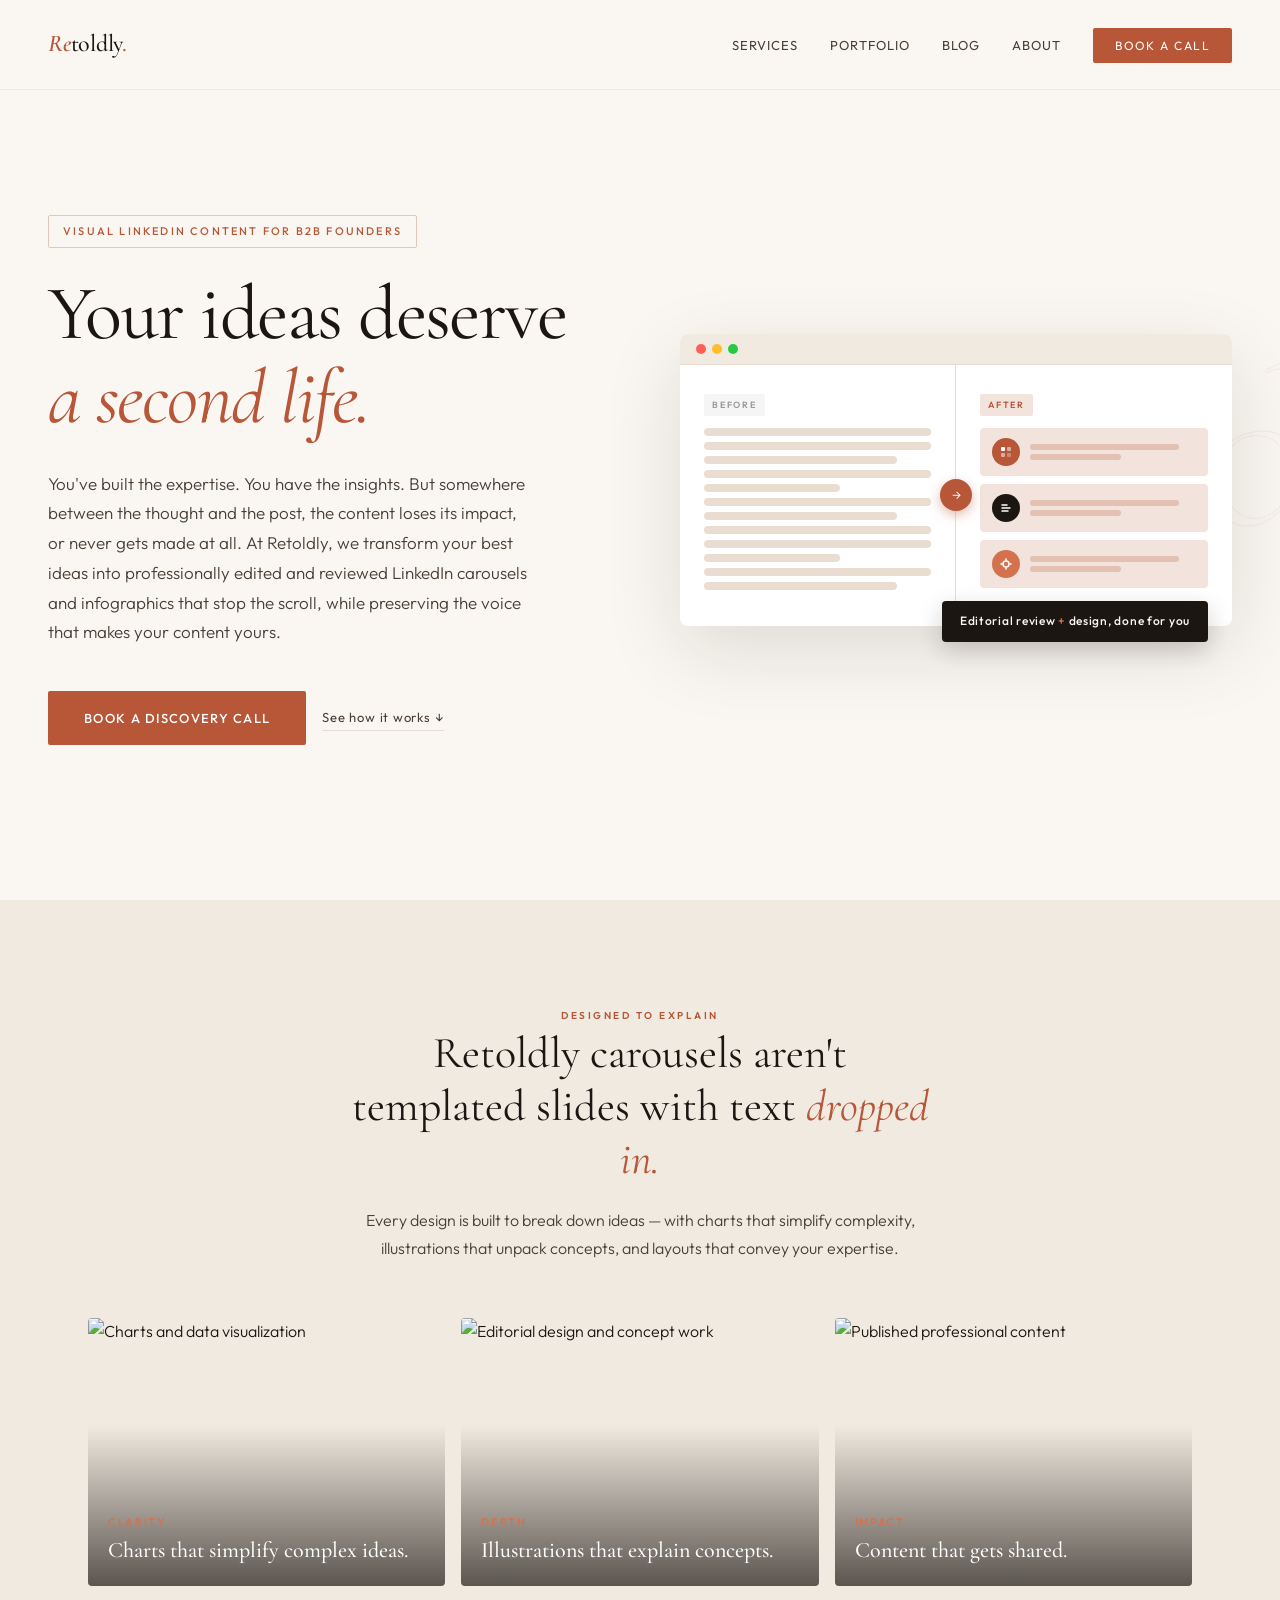
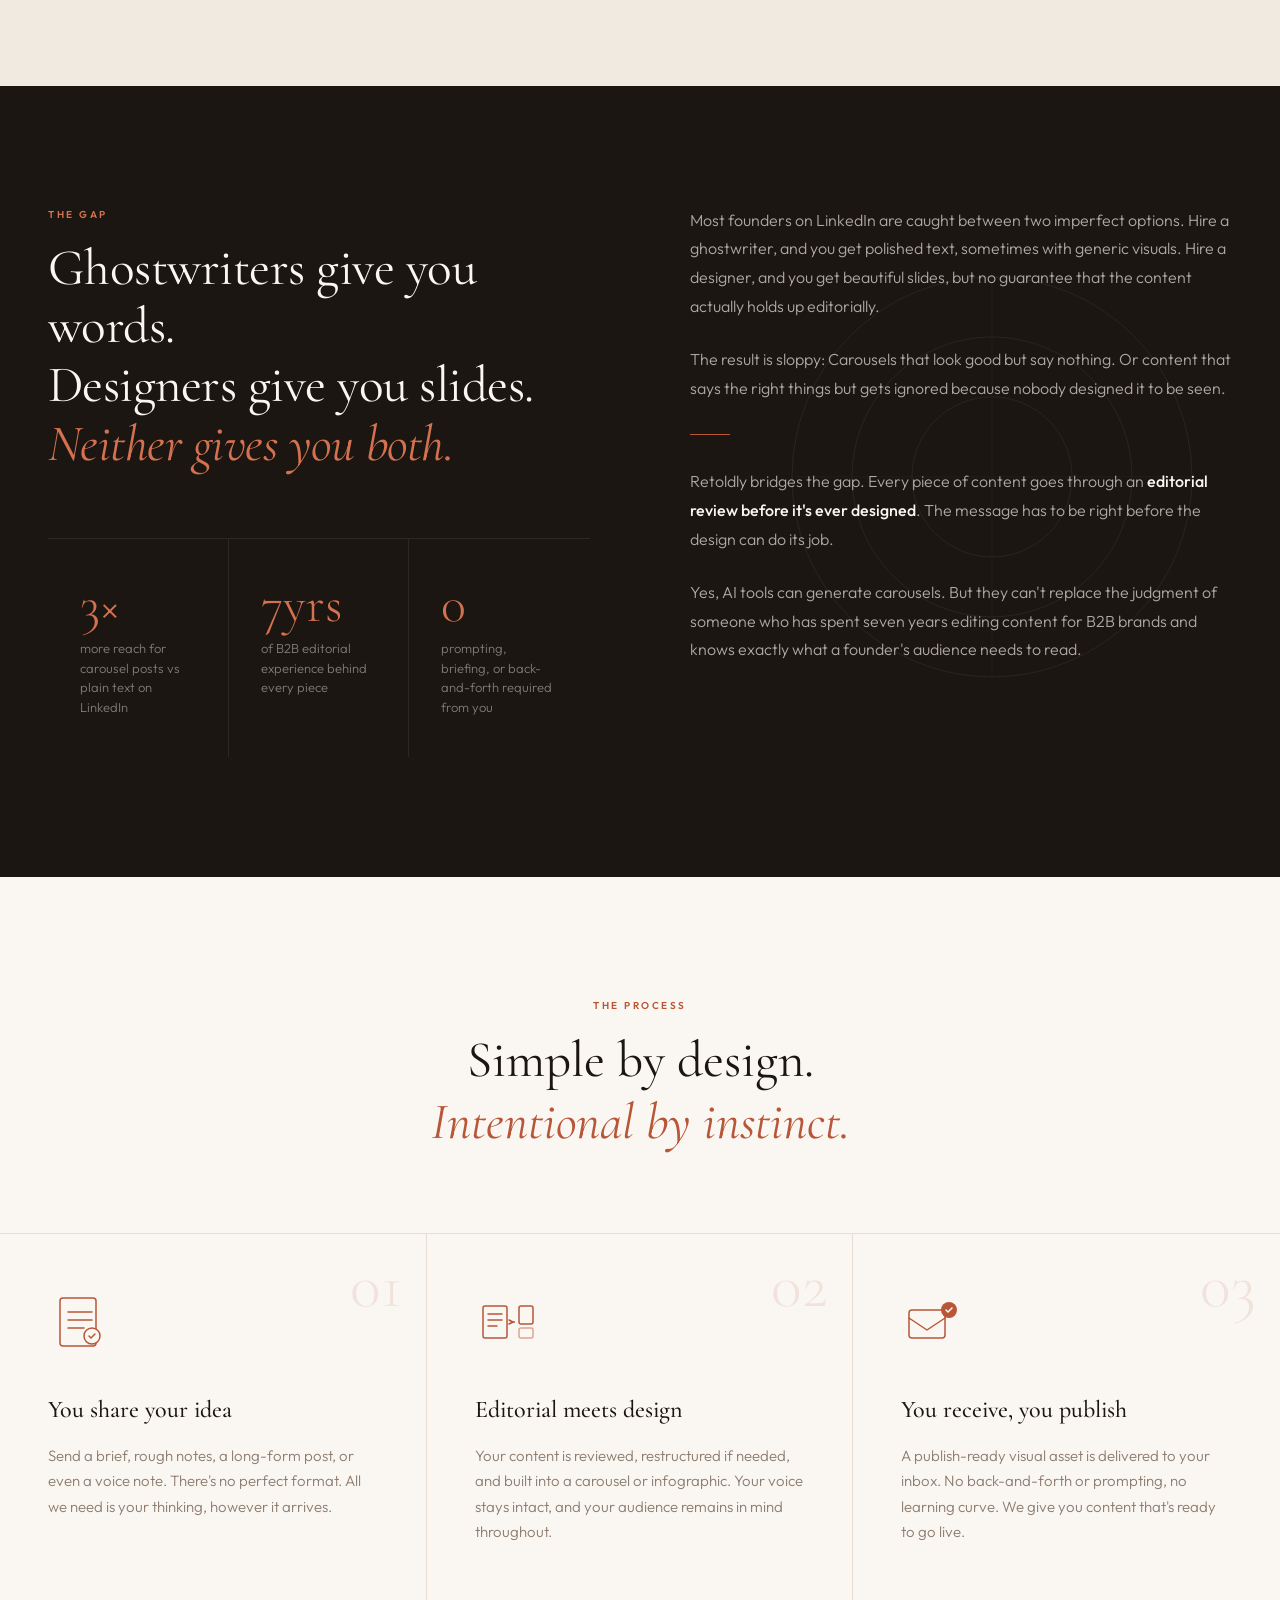
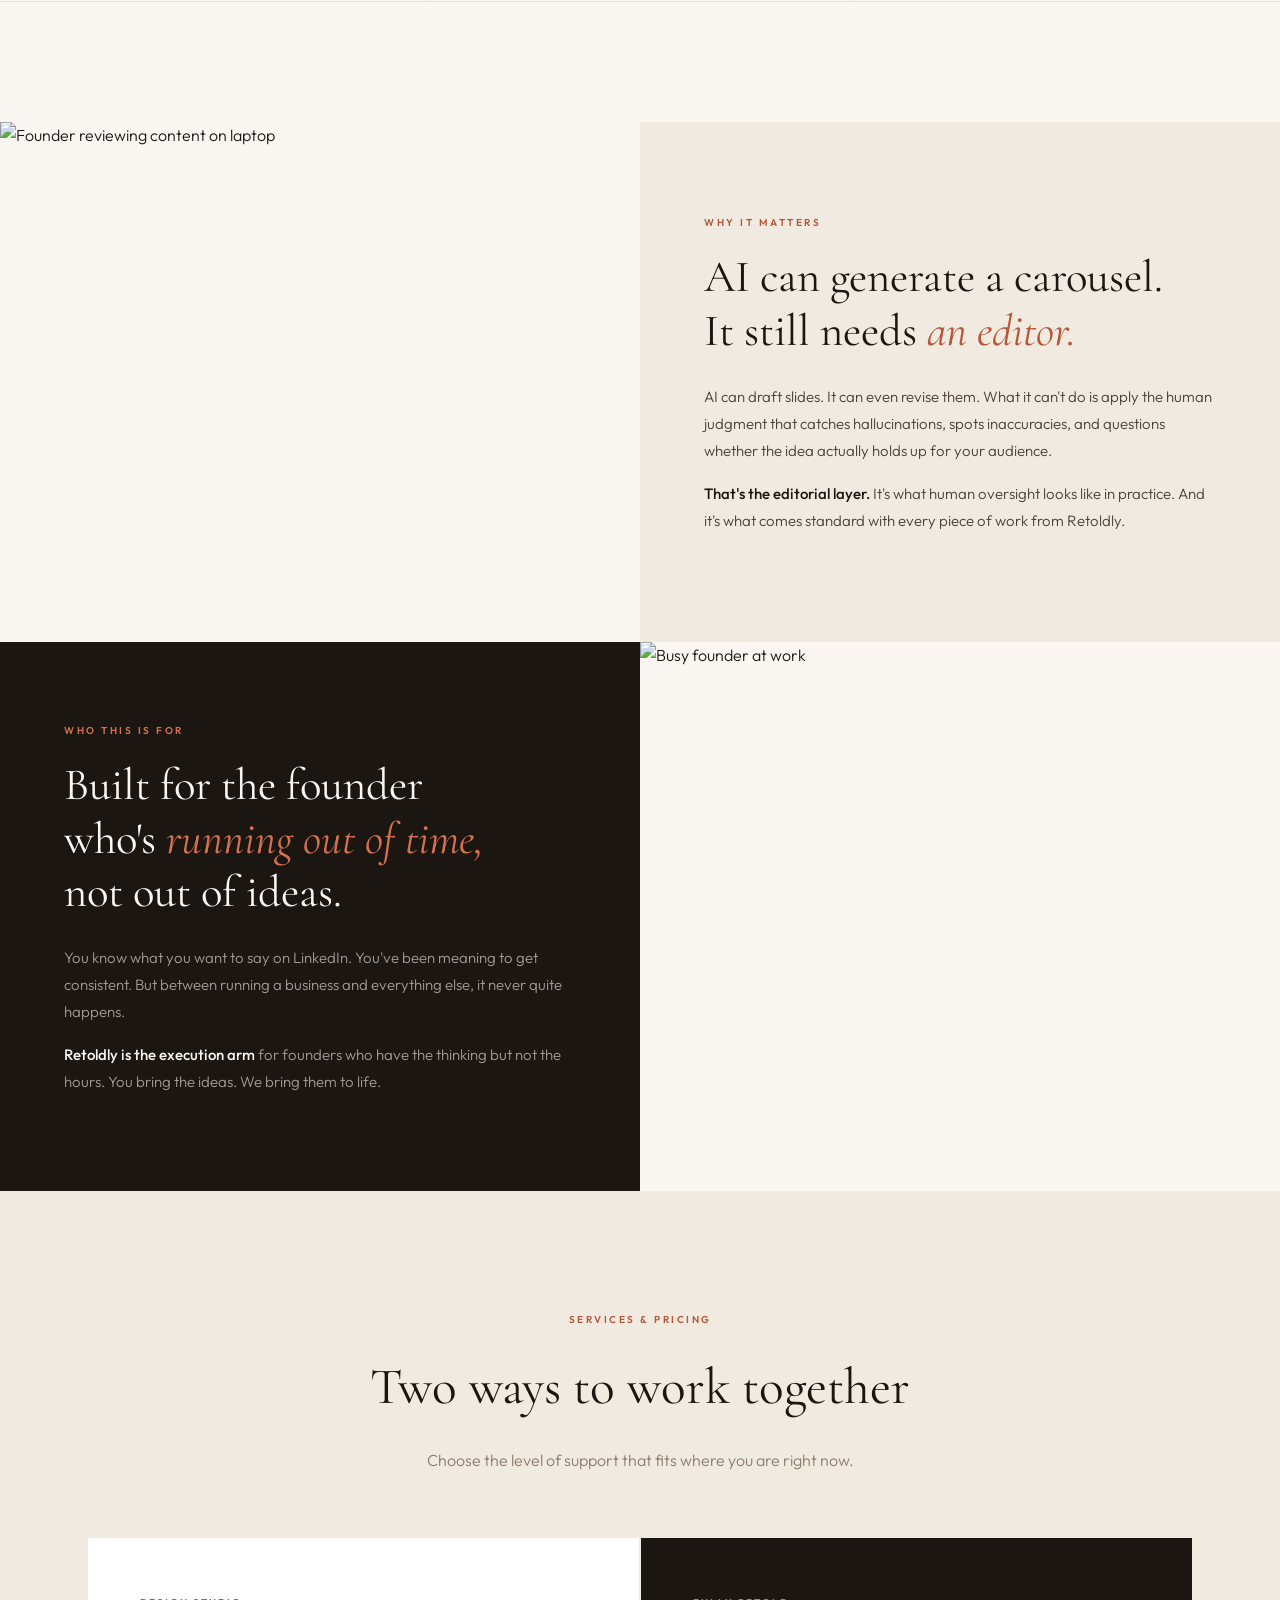
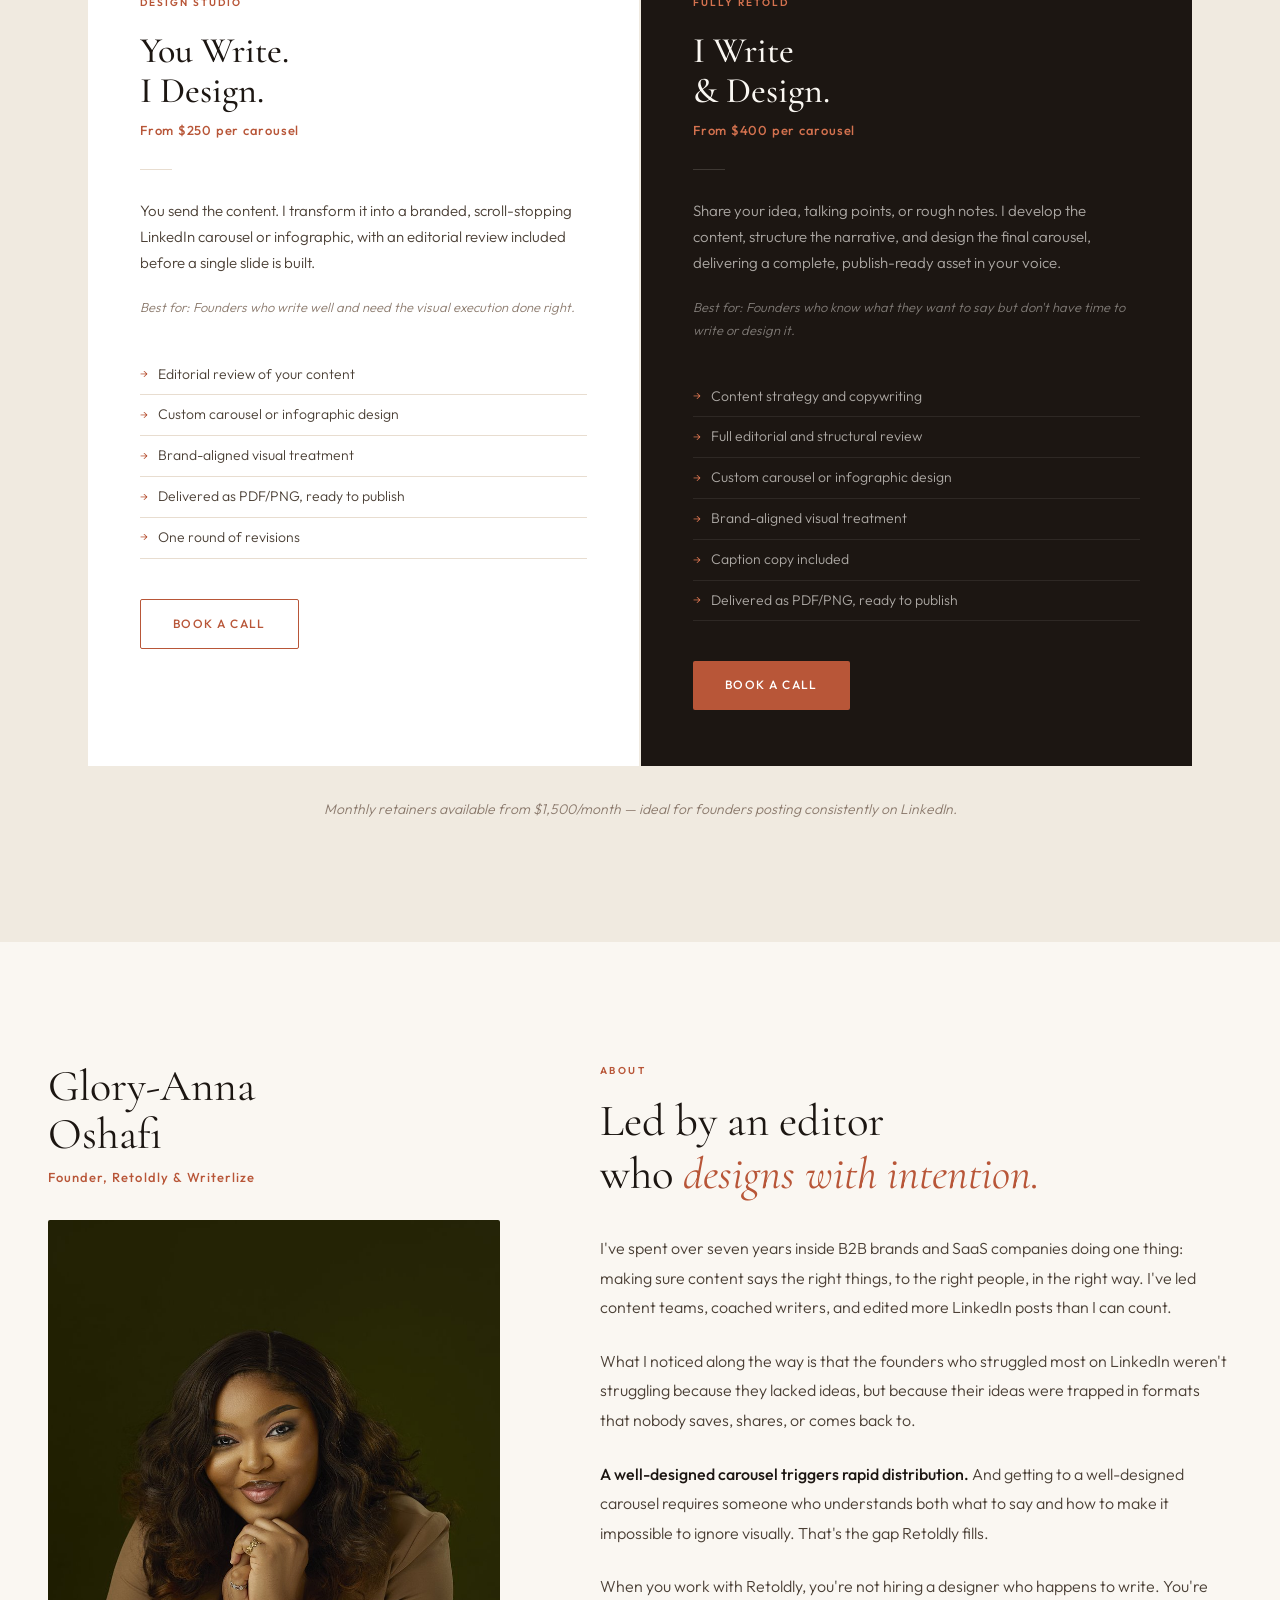
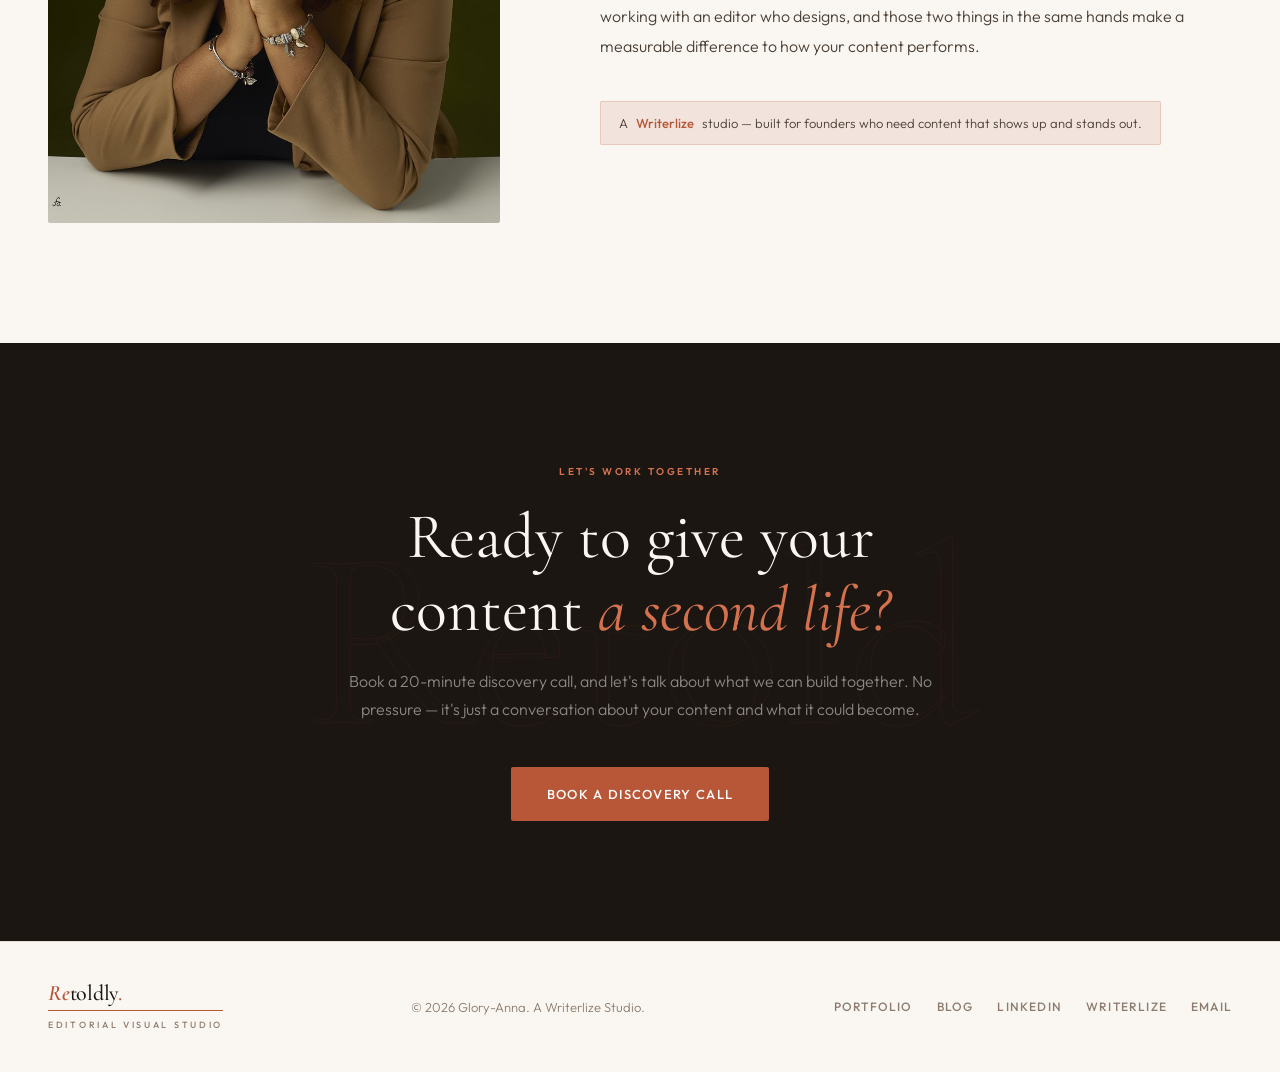
==== index.html @ cc67e96b "add index.html" ====
<!DOCTYPE html>
<html lang="en">
<head>
<meta charset="UTF-8" />
<meta name="viewport" content="width=device-width, initial-scale=1.0" />
<title>Retoldly — Visual LinkedIn Content for Founders</title>
<link href="https://fonts.googleapis.com/css2?family=Cormorant+Garamond:ital,wght@0,300;0,400;0,500;0,600;1,300;1,400&family=Outfit:wght@300;400;500;600&display=swap" rel="stylesheet" />
<style>
  :root {
    --cream: #FAF7F2;
    --cream-dark: #F0EAE0;
    --brown: #1C1612;
    --brown-mid: #4A3F35;
    --brown-light: #8C7B6E;
    --terra: #B85638;
    --terra-light: #D4724F;
    --terra-pale: #F2E4DC;
    --sand: #E8DDD0;
  }
  *, *::before, *::after { box-sizing: border-box; margin: 0; padding: 0; }
  html { scroll-behavior: smooth; }
  body {
    background: var(--cream);
    color: var(--brown);
    font-family: 'Outfit', sans-serif;
    font-weight: 300;
    line-height: 1.7;
    overflow-x: hidden;
  }

  /* NAV */
  nav {
    position: fixed;
    top: 0; left: 0; right: 0;
    z-index: 100;
    display: flex;
    align-items: center;
    justify-content: space-between;
    padding: 24px 48px;
    background: rgba(250,247,242,0.92);
    backdrop-filter: blur(12px);
    border-bottom: 1px solid rgba(184,86,56,0.1);
  }
  .nav-logo {
    font-family: 'Cormorant Garamond', serif;
    font-size: 24px;
    font-weight: 500;
    letter-spacing: -0.01em;
    color: var(--brown);
    text-decoration: none;
  }
  .nav-logo .re {
    color: var(--terra);
    font-style: italic;
    font-weight: 600;
  }
  .nav-logo .dot { color: var(--terra); }
  .nav-links { display: flex; align-items: center; gap: 32px; list-style: none; }
  .nav-links a {
    font-size: 13px; font-weight: 400; letter-spacing: 0.08em;
    text-transform: uppercase; color: var(--brown-mid); text-decoration: none; transition: color 0.2s;
  }
  .nav-links a:hover { color: var(--terra); }
  .btn-nav {
    background: var(--terra); color: white !important; padding: 10px 22px;
    border-radius: 2px; font-size: 12px !important; letter-spacing: 0.12em !important;
    transition: background 0.2s !important;
  }
  .btn-nav:hover { background: var(--terra-light) !important; }

  /* HERO */
  .hero {
    min-height: 100vh;
    display: flex;
    align-items: center;
    padding: 140px 48px 80px;
    position: relative;
    overflow: hidden;
  }
  .hero-bg-text {
    position: absolute;
    top: 50%; right: -40px;
    transform: translateY(-50%);
    font-family: 'Cormorant Garamond', serif;
    font-size: clamp(120px,18vw,260px);
    font-weight: 300;
    color: transparent;
    -webkit-text-stroke: 1px rgba(184,86,56,0.07);
    line-height: 1;
    pointer-events: none;
    user-select: none;
    white-space: nowrap;
  }
  .hero-inner {
    max-width: 1200px; margin: 0 auto; width: 100%;
    display: grid; grid-template-columns: 1fr 1fr; gap: 80px;
    align-items: center; position: relative; z-index: 1;
  }
  .hero-tag {
    display: inline-block; font-size: 11px; font-weight: 500;
    letter-spacing: 0.2em; text-transform: uppercase; color: var(--terra);
    margin-bottom: 24px; padding: 6px 14px;
    border: 1px solid rgba(184,86,56,0.3); border-radius: 2px;
  }
  .hero h1 {
    font-family: 'Cormorant Garamond', serif;
    font-size: clamp(48px,6vw,80px); font-weight: 400; line-height: 1.1;
    letter-spacing: -0.02em; color: var(--brown); margin-bottom: 28px;
  }
  .hero h1 em { font-style: italic; color: var(--terra); }
  .hero-sub {
    font-size: 17px; font-weight: 300; color: var(--brown-mid);
    line-height: 1.75; margin-bottom: 44px; max-width: 480px;
  }
  .hero-ctas { display: flex; gap: 16px; align-items: center; flex-wrap: wrap; }
  .btn-primary {
    display: inline-block; background: var(--terra); color: white;
    padding: 16px 36px; font-family: 'Outfit', sans-serif; font-size: 13px;
    font-weight: 500; letter-spacing: 0.1em; text-transform: uppercase;
    text-decoration: none; border-radius: 2px; transition: all 0.25s;
  }
  .btn-primary:hover { background: var(--brown); transform: translateY(-1px); }
  .btn-ghost {
    display: inline-block; color: var(--brown-mid); font-size: 13px;
    font-weight: 400; letter-spacing: 0.06em; text-decoration: none;
    border-bottom: 1px solid var(--sand); padding-bottom: 2px; transition: all 0.2s;
  }
  .btn-ghost:hover { color: var(--terra); border-color: var(--terra); }

  /* HERO RIGHT — mockup */
  .hero-right { position: relative; }
  .mockup-wrap {
    position: relative;
    background: white;
    border-radius: 8px;
    box-shadow: 0 24px 80px rgba(28,22,18,0.12);
    overflow: hidden;
  }
  .mockup-bar {
    background: var(--cream-dark);
    padding: 10px 16px;
    display: flex;
    align-items: center;
    gap: 6px;
    border-bottom: 1px solid var(--sand);
  }
  .mockup-dot { width: 10px; height: 10px; border-radius: 50%; }
  .mockup-body {
    display: grid;
    grid-template-columns: 1fr 1fr;
    position: relative;
  }
  .mockup-before, .mockup-after { padding: 24px; }
  .mockup-before { border-right: 1px solid var(--sand); }
  .mockup-tag {
    font-size: 9px;
    font-weight: 600;
    letter-spacing: 0.2em;
    text-transform: uppercase;
    margin-bottom: 12px;
    padding: 3px 8px;
    border-radius: 2px;
    display: inline-block;
  }
  .tag-before { background: #F5F5F5; color: #999; }
  .tag-after { background: var(--terra-pale); color: var(--terra); }
  .mockup-text-lines { display: flex; flex-direction: column; gap: 6px; margin-bottom: 12px; }
  .mockup-line { height: 8px; border-radius: 4px; background: var(--sand); }
  .mockup-line.short { width: 60%; }
  .mockup-line.med { width: 85%; }
  .mockup-line.full { width: 100%; }

  .slide-preview { display: flex; flex-direction: column; gap: 8px; }
  .slide-mini {
    background: var(--terra-pale);
    border-radius: 4px;
    padding: 10px 12px;
    display: flex;
    align-items: center;
    gap: 10px;
  }
  .slide-mini-icon {
    width: 28px; height: 28px; border-radius: 50%;
    background: var(--terra); flex-shrink: 0;
    display: flex; align-items: center; justify-content: center;
  }
  .slide-mini-lines { flex: 1; display: flex; flex-direction: column; gap: 4px; }
  .slide-mini-line { height: 6px; border-radius: 3px; background: rgba(184,86,56,0.25); }
  .slide-mini-line.s { width: 55%; }
  .slide-mini-line.l { width: 90%; }

  .arrow-between {
    position: absolute;
    left: 50%; top: 50%;
    transform: translate(-50%,-50%);
    z-index: 2;
    background: var(--terra);
    color: white;
    width: 32px; height: 32px;
    border-radius: 50%;
    display: flex; align-items: center; justify-content: center;
    font-size: 14px;
    box-shadow: 0 4px 12px rgba(184,86,56,0.4);
  }

  .mockup-float-badge {
    position: absolute;
    bottom: -16px;
    right: 24px;
    background: var(--brown);
    color: var(--cream);
    padding: 10px 18px;
    border-radius: 4px;
    font-size: 12px;
    font-weight: 500;
    letter-spacing: 0.06em;
    box-shadow: 0 8px 24px rgba(28,22,18,0.2);
    white-space: nowrap;
  }
  .mockup-float-badge span { color: var(--terra-light); }

  /* VISUAL STRIP */
  .visual-strip {
    padding: 100px 0 100px;
    background: var(--cream-dark);
    overflow: hidden;
  }
  .strip-header {
    text-align: center;
    max-width: 720px;
    margin: 0 auto 56px;
    padding: 0 48px;
  }
  .strip-label {
    font-size: 10px;
    font-weight: 600;
    letter-spacing: 0.25em;
    text-transform: uppercase;
    color: var(--terra);
    margin-bottom: 16px;
  }
  .strip-header h2 {
    font-family: 'Cormorant Garamond', serif;
    font-size: clamp(32px, 3.5vw, 44px);
    font-weight: 400;
    color: var(--brown);
    line-height: 1.2;
    margin-bottom: 20px;
  }
  .strip-header h2 em { font-style: italic; color: var(--terra); }
  .strip-header p {
    font-size: 16px;
    color: var(--brown-mid);
    line-height: 1.75;
  }

  .strip-images {
    display: flex;
    gap: 16px;
    padding: 0 48px;
    max-width: 1200px;
    margin: 0 auto;
  }
  .strip-img-wrap {
    flex: 1;
    border-radius: 4px;
    overflow: hidden;
    aspect-ratio: 4/3;
    position: relative;
  }
  .strip-img-wrap img {
    width: 100%; height: 100%; object-fit: cover;
    transition: transform 0.5s ease;
    display: block;
  }
  .strip-img-wrap:hover img { transform: scale(1.04); }
  .strip-img-overlay {
    position: absolute;
    inset: 0;
    background: linear-gradient(to top, rgba(28,22,18,0.7) 0%, transparent 60%);
  }
  .strip-img-caption {
    position: absolute;
    bottom: 20px; left: 20px;
    right: 20px;
  }
  .strip-img-caption-label {
    font-size: 11px;
    font-weight: 600;
    letter-spacing: 0.15em;
    text-transform: uppercase;
    color: var(--terra-light);
    display: block;
    margin-bottom: 6px;
  }
  .strip-img-caption-text {
    font-family: 'Cormorant Garamond', serif;
    font-size: 22px;
    font-weight: 500;
    color: white;
    line-height: 1.25;
  }

  /* PROBLEM */
  .problem {
    padding: 120px 48px;
    background: var(--brown);
    color: var(--cream);
    position: relative;
    overflow: hidden;
  }
  .problem-illustration {
    position: absolute;
    right: 48px; top: 50%;
    transform: translateY(-50%);
    opacity: 0.06;
    pointer-events: none;
  }
  .problem-inner {
    max-width: 1200px; margin: 0 auto;
    display: grid; grid-template-columns: 1fr 1fr; gap: 100px; align-items: start;
    position: relative; z-index: 1;
  }
  .problem h2 {
    font-family: 'Cormorant Garamond', serif;
    font-size: clamp(36px,4vw,56px); font-weight: 400; line-height: 1.15;
    letter-spacing: -0.01em; color: var(--cream);
  }
  .problem h2 em { font-style: italic; color: var(--terra-light); }
  .problem .section-label { color: var(--terra-light); margin-bottom: 16px; }
  .problem-right p {
    font-size: 16px; color: rgba(250,247,242,0.65); line-height: 1.8; margin-bottom: 24px;
  }
  .problem-right p strong { color: var(--cream); font-weight: 500; }
  .problem-divider { width: 40px; height: 1px; background: var(--terra); margin: 32px 0; }

  /* STAT ROW */
  .stat-row {
    display: grid;
    grid-template-columns: repeat(3,1fr);
    gap: 0;
    border-top: 1px solid rgba(250,247,242,0.08);
    margin-top: 64px;
  }
  .stat {
    padding: 40px 32px;
    border-right: 1px solid rgba(250,247,242,0.08);
  }
  .stat:last-child { border-right: none; }
  .stat-num {
    font-family: 'Cormorant Garamond', serif;
    font-size: 52px; font-weight: 300;
    color: var(--terra-light); line-height: 1;
    margin-bottom: 8px;
  }
  .stat-label { font-size: 13px; color: rgba(250,247,242,0.45); line-height: 1.5; }

  /* HOW IT WORKS */
  .how { padding: 120px 0; }
  .how-header { text-align: center; margin-bottom: 80px; padding: 0 48px; }
  .how h2 {
    font-family: 'Cormorant Garamond', serif;
    font-size: clamp(36px,4vw,52px); font-weight: 400; line-height: 1.2; color: var(--brown);
  }
  .how h2 em { font-style: italic; color: var(--terra); }
  .steps {
    display: grid; grid-template-columns: repeat(3,1fr); gap: 0;
    border-top: 1px solid var(--sand);
  }
  .step {
    padding: 56px 48px; border-right: 1px solid var(--sand);
    border-bottom: 1px solid var(--sand); transition: background 0.3s;
    position: relative; overflow: hidden;
  }
  .step:last-child { border-right: none; }
  .step:hover { background: white; }
  .step-illustration { width: 64px; height: 64px; margin-bottom: 28px; }
  .step-num {
    font-family: 'Cormorant Garamond', serif;
    font-size: 64px; font-weight: 300;
    color: rgba(184,86,56,0.12); line-height: 1;
    position: absolute; top: 20px; right: 24px;
  }
  .step h3 {
    font-family: 'Cormorant Garamond', serif;
    font-size: 24px; font-weight: 500; color: var(--brown); margin-bottom: 12px;
  }
  .step p { font-size: 15px; color: var(--brown-light); line-height: 1.7; }

  /* IMAGE + TEXT SPLIT */
  .split-section {
    display: grid;
    grid-template-columns: 1fr 1fr;
    min-height: 520px;
  }
  .split-img { overflow: hidden; position: relative; }
  .split-img img {
    width: 100%; height: 100%; object-fit: cover; display: block;
    transition: transform 0.6s ease;
  }
  .split-img:hover img { transform: scale(1.03); }
  .split-content {
    padding: 80px 64px;
    background: var(--cream-dark);
    display: flex;
    flex-direction: column;
    justify-content: center;
  }
  .split-content.dark { background: var(--brown); color: var(--cream); }
  .split-content .section-label { margin-bottom: 20px; }
  .split-content h2 {
    font-family: 'Cormorant Garamond', serif;
    font-size: clamp(32px,3.5vw,48px); font-weight: 400; line-height: 1.2;
    color: var(--brown); margin-bottom: 24px;
  }
  .split-content.dark h2 { color: var(--cream); }
  .split-content h2 em { font-style: italic; color: var(--terra); }
  .split-content.dark h2 em { color: var(--terra-light); }
  .split-content p { font-size: 15px; color: var(--brown-mid); line-height: 1.8; margin-bottom: 16px; }
  .split-content.dark p { color: rgba(250,247,242,0.6); }
  .split-content p strong { color: var(--brown); font-weight: 500; }
  .split-content.dark p strong { color: var(--cream); }

  /* SERVICES */
  .services { padding: 120px 0; background: var(--cream-dark); }
  .services-header { text-align: center; margin-bottom: 64px; padding: 0 48px; }
  .services h2 {
    font-family: 'Cormorant Garamond', serif;
    font-size: clamp(36px,4vw,52px); font-weight: 400; color: var(--brown); margin-bottom: 16px;
  }
  .services-sub { font-size: 16px; color: var(--brown-light); max-width: 480px; margin: 0 auto; }
  .service-cards {
    display: grid; grid-template-columns: 1fr 1fr; gap: 2px;
    max-width: 1200px; margin: 0 auto; padding: 0 48px;
  }
  .service-card {
    background: white; padding: 56px 52px;
    position: relative; overflow: hidden; transition: transform 0.3s;
  }
  .service-card:hover { transform: translateY(-4px); }
  .service-card-featured { background: var(--brown); color: var(--cream); }
  .service-card::after {
    content: ''; position: absolute; bottom: 0; left: 0; right: 0; height: 3px;
    background: var(--terra); transform: scaleX(0); transition: transform 0.3s;
    transform-origin: left;
  }
  .service-card:hover::after { transform: scaleX(1); }
  .service-tier {
    font-size: 10px; font-weight: 600; letter-spacing: 0.2em;
    text-transform: uppercase; color: var(--terra); margin-bottom: 20px;
  }
  .service-card-featured .service-tier { color: var(--terra-light); }
  .service-card h3 {
    font-family: 'Cormorant Garamond', serif;
    font-size: 36px; font-weight: 500; color: var(--brown);
    margin-bottom: 8px; line-height: 1.1;
  }
  .service-card-featured h3 { color: var(--cream); }
  .service-price { font-size: 13px; font-weight: 500; color: var(--terra); margin-bottom: 24px; letter-spacing: 0.06em; }
  .service-card-featured .service-price { color: var(--terra-light); }
  .service-divider { width: 32px; height: 1px; background: var(--sand); margin: 28px 0; }
  .service-card-featured .service-divider { background: rgba(250,247,242,0.15); }
  .service-desc { font-size: 15px; color: var(--brown-mid); line-height: 1.75; margin-bottom: 20px; }
  .service-card-featured .service-desc { color: rgba(250,247,242,0.65); }
  .service-best { font-size: 13px; color: var(--brown-light); font-style: italic; margin-bottom: 36px; }
  .service-card-featured .service-best { color: rgba(250,247,242,0.45); }
  .service-includes { list-style: none; margin-bottom: 40px; }
  .service-includes li {
    font-size: 14px; color: var(--brown-mid); padding: 8px 0;
    border-bottom: 1px solid var(--sand); display: flex; align-items: center; gap: 10px;
  }
  .service-card-featured .service-includes li { color: rgba(250,247,242,0.65); border-color: rgba(250,247,242,0.08); }
  .service-includes li::before { content: '→'; color: var(--terra); font-size: 12px; flex-shrink: 0; }
  .service-card-featured .service-includes li::before { color: var(--terra-light); }
  .service-cta {
    display: inline-block; background: var(--terra); color: white;
    padding: 14px 32px; font-size: 12px; font-weight: 500;
    letter-spacing: 0.12em; text-transform: uppercase; text-decoration: none;
    border-radius: 2px; transition: all 0.25s;
  }
  .service-cta:hover { background: var(--terra-light); transform: translateY(-1px); }
  .service-card-plain .service-cta {
    background: transparent; color: var(--terra); border: 1px solid var(--terra);
  }
  .service-card-plain .service-cta:hover { background: var(--terra); color: white; }
  .retainer-note {
    text-align: center; margin-top: 32px; font-size: 14px;
    color: var(--brown-light); font-style: italic; padding: 0 48px;
  }

  /* ABOUT */
  .about { padding: 120px 48px; }
  .about-inner {
    max-width: 1200px; margin: 0 auto;
    display: grid; grid-template-columns: 1fr 1.4fr; gap: 100px; align-items: start;
  }
  .about-left { position: sticky; top: 120px; }
  .about-name-block { margin-bottom: 32px; }
  .about-name {
    font-family: 'Cormorant Garamond', serif;
    font-size: 44px; font-weight: 400; color: var(--brown); line-height: 1.1; margin-bottom: 8px;
  }
  .about-title { font-size: 13px; color: var(--terra); font-weight: 500; letter-spacing: 0.08em; }
  .about-img-wrap {
    width: 100%; aspect-ratio: 3/4; border-radius: 2px; overflow: hidden;
    position: relative;
  }
  .about-img-wrap img { width: 100%; height: 100%; object-fit: cover; display: block; }
  .about-img-placeholder {
    width: 100%; aspect-ratio: 3/4; border-radius: 2px;
    background: var(--terra-pale);
    display: flex; align-items: center; justify-content: center;
    font-size: 12px; color: var(--terra); letter-spacing: 0.1em;
    text-transform: uppercase; font-weight: 500;
    border: 1px dashed rgba(184,86,56,0.3);
  }
  .about h2 {
    font-family: 'Cormorant Garamond', serif;
    font-size: clamp(32px,3.5vw,48px); font-weight: 400; line-height: 1.2;
    color: var(--brown); margin-bottom: 32px;
  }
  .about h2 em { font-style: italic; color: var(--terra); }
  .about p { font-size: 16px; color: var(--brown-mid); line-height: 1.85; margin-bottom: 24px; }
  .about p strong { color: var(--brown); font-weight: 500; }
  .writerlize-tag {
    display: inline-flex; align-items: center; gap: 8px;
    background: var(--terra-pale); border: 1px solid rgba(184,86,56,0.2);
    border-radius: 2px; padding: 10px 18px; font-size: 13px; color: var(--brown-mid); margin-top: 16px;
  }
  .writerlize-tag span { color: var(--terra); font-weight: 500; }

  /* SECTION SHARED */
  section { position: relative; z-index: 1; }
  .section-label {
    font-size: 10px; font-weight: 600; letter-spacing: 0.25em;
    text-transform: uppercase; color: var(--terra); margin-bottom: 16px; display: block;
  }

  /* FINAL CTA */
  .final-cta {
    padding: 120px 48px; background: var(--brown); text-align: center;
    position: relative; overflow: hidden;
  }
  .final-cta-bg {
    position: absolute; top: 50%; left: 50%; transform: translate(-50%,-50%);
    font-family: 'Cormorant Garamond', serif;
    font-size: clamp(100px,20vw,280px); font-weight: 300;
    color: transparent; -webkit-text-stroke: 1px rgba(184,86,56,0.07);
    pointer-events: none; white-space: nowrap;
  }
  .final-cta-inner { position: relative; z-index: 1; max-width: 640px; margin: 0 auto; }
  .final-cta .section-label { color: var(--terra-light); margin-bottom: 20px; display: block; }
  .final-cta h2 {
    font-family: 'Cormorant Garamond', serif;
    font-size: clamp(40px,5vw,64px); font-weight: 400; color: var(--cream);
    line-height: 1.15; margin-bottom: 20px;
  }
  .final-cta h2 em { font-style: italic; color: var(--terra-light); }
  .final-cta p { font-size: 16px; color: rgba(250,247,242,0.5); line-height: 1.75; margin-bottom: 44px; }

  /* FOOTER */
  footer {
    padding: 40px 48px; border-top: 1px solid var(--sand);
    display: flex; align-items: center; justify-content: space-between; flex-wrap: wrap; gap: 16px;
  }
  .footer-logo-wrap { display: flex; flex-direction: column; gap: 6px; }
  .footer-logo {
    font-family: 'Cormorant Garamond', serif;
    font-size: 22px;
    font-weight: 500;
    letter-spacing: -0.01em;
    color: var(--brown);
    text-decoration: none;
    line-height: 1;
  }
  .footer-logo .re {
    color: var(--terra);
    font-style: italic;
    font-weight: 600;
  }
  .footer-logo .dot { color: var(--terra); }
  .footer-tagline {
    font-family: 'Outfit', sans-serif;
    font-size: 9px;
    font-weight: 500;
    letter-spacing: 0.3em;
    text-transform: uppercase;
    color: var(--brown-light);
    padding-top: 6px;
    border-top: 1px solid var(--terra);
    display: inline-block;
    align-self: flex-start;
  }
  .footer-copy { font-size: 13px; color: var(--brown-light); }
  .footer-links { display: flex; gap: 24px; flex-wrap: wrap; }
  .footer-links a {
    font-size: 12px; font-weight: 500; letter-spacing: 0.1em; text-transform: uppercase;
    color: var(--brown-light); text-decoration: none; transition: color 0.2s;
  }
  .footer-links a:hover { color: var(--terra); }

  /* ANIMATIONS */
  @keyframes fadeUp {
    from { opacity: 0; transform: translateY(24px); }
    to { opacity: 1; transform: translateY(0); }
  }
  .hero-tag { animation: fadeUp 0.6s ease both; }
  .hero h1 { animation: fadeUp 0.6s 0.1s ease both; }
  .hero-sub { animation: fadeUp 0.6s 0.2s ease both; }
  .hero-ctas { animation: fadeUp 0.6s 0.3s ease both; }
  .hero-right { animation: fadeUp 0.7s 0.2s ease both; }

  /* RESPONSIVE */
  @media (max-width: 900px) {
    nav { padding: 20px 24px; }
    .nav-links { display: none; }
    .hero { padding: 120px 24px 80px; }
    .hero-inner, .problem-inner, .split-section, .about-inner { grid-template-columns: 1fr; gap: 48px; }
    .hero-bg-text { display: none; }
    .mockup-float-badge { display: none; }
    .problem { padding: 80px 24px; }
    .problem-illustration { display: none; }
    .stat-row { grid-template-columns: 1fr 1fr; }
    .stat:nth-child(3) { border-right: none; }
    .strip-header { padding: 0 24px; }
    .strip-images { flex-direction: column; padding: 0 24px; }
    .how-header, .services-header { padding: 0 24px; }
    .steps { grid-template-columns: 1fr; }
    .step { border-right: none; }
    .service-cards { grid-template-columns: 1fr; padding: 0 24px; }
    .split-content { padding: 48px 32px; }
    .about { padding: 80px 24px; }
    .about-left { position: static; }
    .final-cta { padding: 80px 24px; }
    .final-cta-bg { display: none; }
    footer { padding: 32px 24px; flex-direction: column; align-items: flex-start; }
  }
</style>
</head>
<body>

<!-- NAV -->
<nav>
  <a href="#" class="nav-logo"><span class="re">Re</span>toldly<span class="dot">.</span></a>
  <ul class="nav-links">
    <li><a href="#services">Services</a></li>
    <li><a href="https://linktr.ee/socialsbythegloryann" target="_blank">Portfolio</a></li>
    <li><a href="#blog">Blog</a></li>
    <li><a href="#about">About</a></li>
    <li><a href="#book" class="btn-nav">Book a Call</a></li>
  </ul>
</nav>

<!-- HERO -->
<section class="hero">
  <div class="hero-bg-text">Retold</div>
  <div class="hero-inner">
    <div class="hero-left">
      <span class="hero-tag">Visual LinkedIn Content for B2B Founders</span>
      <h1>Your ideas deserve<br/><em>a second life.</em></h1>
      <p class="hero-sub">You've built the expertise. You have the insights. But somewhere between the thought and the post, the content loses its impact, or never gets made at all. At Retoldly, we transform your best ideas into professionally edited and reviewed LinkedIn carousels and infographics that stop the scroll, while preserving the voice that makes your content yours.</p>
      <div class="hero-ctas">
        <a href="#book" class="btn-primary">Book a Discovery Call</a>
        <a href="#services" class="btn-ghost">See how it works ↓</a>
      </div>
    </div>

    <div class="hero-right">
      <div class="mockup-wrap">
        <div class="mockup-bar">
          <div class="mockup-dot" style="background:#FF5F57"></div>
          <div class="mockup-dot" style="background:#FEBC2E"></div>
          <div class="mockup-dot" style="background:#28C840"></div>
        </div>
        <div class="mockup-body">
          <div class="mockup-before">
            <span class="mockup-tag tag-before">Before</span>
            <div class="mockup-text-lines">
              <div class="mockup-line full"></div>
              <div class="mockup-line full"></div>
              <div class="mockup-line med"></div>
              <div class="mockup-line full"></div>
              <div class="mockup-line short"></div>
              <div class="mockup-line full"></div>
              <div class="mockup-line med"></div>
              <div class="mockup-line full"></div>
              <div class="mockup-line full"></div>
              <div class="mockup-line short"></div>
              <div class="mockup-line full"></div>
              <div class="mockup-line med"></div>
            </div>
          </div>
          <div class="arrow-between">→</div>
          <div class="mockup-after">
            <span class="mockup-tag tag-after">After</span>
            <div class="slide-preview">
              <div class="slide-mini">
                <div class="slide-mini-icon">
                  <svg width="12" height="12" viewBox="0 0 12 12" fill="none"><rect x="1" y="1" width="4" height="4" rx="1" fill="white"/><rect x="7" y="1" width="4" height="4" rx="1" fill="white" opacity="0.5"/><rect x="1" y="7" width="4" height="4" rx="1" fill="white" opacity="0.5"/><rect x="7" y="7" width="4" height="4" rx="1" fill="white" opacity="0.3"/></svg>
                </div>
                <div class="slide-mini-lines">
                  <div class="slide-mini-line l"></div>
                  <div class="slide-mini-line s"></div>
                </div>
              </div>
              <div class="slide-mini">
                <div class="slide-mini-icon" style="background:var(--brown)">
                  <svg width="12" height="12" viewBox="0 0 12 12" fill="none"><path d="M2 6h8M2 3h5M2 9h6" stroke="white" stroke-width="1.5" stroke-linecap="round"/></svg>
                </div>
                <div class="slide-mini-lines">
                  <div class="slide-mini-line l"></div>
                  <div class="slide-mini-line s"></div>
                </div>
              </div>
              <div class="slide-mini">
                <div class="slide-mini-icon" style="background:var(--terra-light)">
                  <svg width="12" height="12" viewBox="0 0 12 12" fill="none"><circle cx="6" cy="6" r="3" stroke="white" stroke-width="1.5"/><path d="M6 2V1M6 11V10M10 6h1M1 6h1" stroke="white" stroke-width="1.5" stroke-linecap="round"/></svg>
                </div>
                <div class="slide-mini-lines">
                  <div class="slide-mini-line l"></div>
                  <div class="slide-mini-line s"></div>
                </div>
              </div>
            </div>
          </div>
        </div>
      </div>
      <div class="mockup-float-badge">Editorial review <span>+</span> design, done for you</div>
    </div>
  </div>
</section>

<!-- VISUAL STRIP — now with proper copy -->
<div class="visual-strip">
  <div class="strip-header">
    <span class="strip-label">Designed to explain</span>
    <h2>Retoldly carousels aren't<br/>templated slides with text <em>dropped in.</em></h2>
    <p>Every design is built to break down ideas — with charts that simplify complexity, illustrations that unpack concepts, and layouts that convey your expertise.</p>
  </div>
  <div class="strip-images">
    <div class="strip-img-wrap">
      <img src="https://images.unsplash.com/photo-1611224923853-80b023f02d71?w=600&q=80&fit=crop" alt="Charts and data visualization" loading="lazy" />
      <div class="strip-img-overlay"></div>
      <div class="strip-img-caption">
        <span class="strip-img-caption-label">Clarity</span>
        <span class="strip-img-caption-text">Charts that simplify complex ideas.</span>
      </div>
    </div>
    <div class="strip-img-wrap">
      <img src="https://images.unsplash.com/photo-1542744094-3a31f272c490?w=600&q=80&fit=crop" alt="Editorial design and concept work" loading="lazy" />
      <div class="strip-img-overlay"></div>
      <div class="strip-img-caption">
        <span class="strip-img-caption-label">Depth</span>
        <span class="strip-img-caption-text">Illustrations that explain concepts.</span>
      </div>
    </div>
    <div class="strip-img-wrap">
      <img src="https://images.unsplash.com/photo-1460925895917-afdab827c52f?w=600&q=80&fit=crop" alt="Published professional content" loading="lazy" />
      <div class="strip-img-overlay"></div>
      <div class="strip-img-caption">
        <span class="strip-img-caption-label">Impact</span>
        <span class="strip-img-caption-text">Content that gets shared.</span>
      </div>
    </div>
  </div>
</div>

<!-- PROBLEM -->
<section class="problem">
  <div class="problem-illustration">
    <svg width="480" height="480" viewBox="0 0 480 480" fill="none" xmlns="http://www.w3.org/2000/svg">
      <circle cx="240" cy="240" r="200" stroke="white" stroke-width="1"/>
      <circle cx="240" cy="240" r="140" stroke="white" stroke-width="1"/>
      <circle cx="240" cy="240" r="80" stroke="white" stroke-width="1"/>
      <line x1="40" y1="240" x2="440" y2="240" stroke="white" stroke-width="0.5"/>
      <line x1="240" y1="40" x2="240" y2="440" stroke="white" stroke-width="0.5"/>
    </svg>
  </div>
  <div class="problem-inner">
    <div class="problem-left">
      <span class="section-label">The Gap</span>
      <h2>Ghostwriters give you words.<br/>Designers give you slides.<br/><em>Neither gives you both.</em></h2>
      <div class="stat-row">
        <div class="stat">
          <div class="stat-num">3×</div>
          <div class="stat-label">more reach for carousel posts vs plain text on LinkedIn</div>
        </div>
        <div class="stat">
          <div class="stat-num">7yrs</div>
          <div class="stat-label">of B2B editorial experience behind every piece</div>
        </div>
        <div class="stat">
          <div class="stat-num">0</div>
          <div class="stat-label">prompting, briefing, or back-and-forth required from you</div>
        </div>
      </div>
    </div>
    <div class="problem-right">
      <p>Most founders on LinkedIn are caught between two imperfect options. Hire a ghostwriter, and you get polished text, sometimes with generic visuals. Hire a designer, and you get beautiful slides, but no guarantee that the content actually holds up editorially.</p>
      <p>The result is sloppy: Carousels that look good but say nothing. Or content that says the right things but gets ignored because nobody designed it to be seen.</p>
      <div class="problem-divider"></div>
      <p>Retoldly bridges the gap. Every piece of content goes through an <strong>editorial review before it's ever designed</strong>. The message has to be right before the design can do its job.</p>
      <p>Yes, AI tools can generate carousels. But they can't replace the judgment of someone who has spent seven years editing content for B2B brands and knows exactly what a founder's audience needs to read.</p>
    </div>
  </div>
</section>

<!-- HOW IT WORKS -->
<section class="how" id="services">
  <div class="how-header">
    <span class="section-label">The Process</span>
    <h2>Simple by design.<br/><em>Intentional by instinct.</em></h2>
  </div>
  <div class="steps">
    <div class="step">
      <span class="step-num">01</span>
      <svg class="step-illustration" viewBox="0 0 64 64" fill="none" xmlns="http://www.w3.org/2000/svg">
        <rect x="12" y="8" width="36" height="48" rx="3" stroke="#B85638" stroke-width="1.5"/>
        <line x1="20" y1="22" x2="44" y2="22" stroke="#B85638" stroke-width="1.5" stroke-linecap="round"/>
        <line x1="20" y1="30" x2="44" y2="30" stroke="#B85638" stroke-width="1.5" stroke-linecap="round"/>
        <line x1="20" y1="38" x2="36" y2="38" stroke="#B85638" stroke-width="1.5" stroke-linecap="round"/>
        <circle cx="44" cy="46" r="8" fill="#FAF7F2" stroke="#B85638" stroke-width="1.5"/>
        <path d="M41 46l2 2 4-4" stroke="#B85638" stroke-width="1.5" stroke-linecap="round" stroke-linejoin="round"/>
      </svg>
      <h3>You share your idea</h3>
      <p>Send a brief, rough notes, a long-form post, or even a voice note. There's no perfect format. All we need is your thinking, however it arrives.</p>
    </div>
    <div class="step">
      <span class="step-num">02</span>
      <svg class="step-illustration" viewBox="0 0 64 64" fill="none" xmlns="http://www.w3.org/2000/svg">
        <rect x="8" y="16" width="24" height="32" rx="2" stroke="#B85638" stroke-width="1.5"/>
        <line x1="13" y1="24" x2="27" y2="24" stroke="#B85638" stroke-width="1.5" stroke-linecap="round"/>
        <line x1="13" y1="30" x2="27" y2="30" stroke="#B85638" stroke-width="1.5" stroke-linecap="round"/>
        <line x1="13" y1="36" x2="22" y2="36" stroke="#B85638" stroke-width="1.5" stroke-linecap="round"/>
        <path d="M36 32h4l-4 0" stroke="#B85638" stroke-width="1.5" stroke-linecap="round"/>
        <path d="M34 30l4 2-4 2" stroke="#B85638" stroke-width="1.5" stroke-linecap="round" stroke-linejoin="round"/>
        <rect x="44" y="16" width="14" height="18" rx="2" stroke="#B85638" stroke-width="1.5"/>
        <rect x="44" y="38" width="14" height="10" rx="2" stroke="#B85638" stroke-width="1.5" opacity="0.5"/>
      </svg>
      <h3>Editorial meets design</h3>
      <p>Your content is reviewed, restructured if needed, and built into a carousel or infographic. Your voice stays intact, and your audience remains in mind throughout.</p>
    </div>
    <div class="step">
      <span class="step-num">03</span>
      <svg class="step-illustration" viewBox="0 0 64 64" fill="none" xmlns="http://www.w3.org/2000/svg">
        <rect x="8" y="20" width="36" height="28" rx="3" stroke="#B85638" stroke-width="1.5"/>
        <path d="M8 28l18 12 18-12" stroke="#B85638" stroke-width="1.5" stroke-linecap="round" stroke-linejoin="round"/>
        <circle cx="48" cy="20" r="8" fill="#B85638"/>
        <path d="M45 20l2 2 4-4" stroke="white" stroke-width="1.5" stroke-linecap="round" stroke-linejoin="round"/>
      </svg>
      <h3>You receive, you publish</h3>
      <p>A publish-ready visual asset is delivered to your inbox. No back-and-forth or prompting, no learning curve. We give you content that's ready to go live.</p>
    </div>
  </div>
</section>

<!-- SPLIT: WHY IT MATTERS -->
<section class="split-section">
  <div class="split-img">
    <img src="https://images.unsplash.com/photo-1553877522-43269d4ea984?w=900&q=80&fit=crop" alt="Founder reviewing content on laptop" loading="lazy" />
  </div>
  <div class="split-content">
    <span class="section-label">Why it matters</span>
    <h2>AI can generate a carousel.<br/>It still needs <em>an editor.</em></h2>
    <p>AI can draft slides. It can even revise them. What it can't do is apply the human judgment that catches hallucinations, spots inaccuracies, and questions whether the idea actually holds up for your audience.</p>
    <p><strong>That's the editorial layer.</strong> It's what human oversight looks like in practice. And it's what comes standard with every piece of work from Retoldly.</p>
  </div>
</section>

<!-- SPLIT: WHO IT'S FOR -->
<section class="split-section">
  <div class="split-content dark">
    <span class="section-label" style="color:var(--terra-light)">Who this is for</span>
    <h2>Built for the founder<br/>who's <em>running out of time,</em><br/>not out of ideas.</h2>
    <p>You know what you want to say on LinkedIn. You've been meaning to get consistent. But between running a business and everything else, it never quite happens.</p>
    <p><strong>Retoldly is the execution arm</strong> for founders who have the thinking but not the hours. You bring the ideas. We bring them to life.</p>
  </div>
  <div class="split-img">
    <img src="https://images.unsplash.com/photo-1600880292089-90a7e086ee0c?w=900&q=80&fit=crop" alt="Busy founder at work" loading="lazy" />
  </div>
</section>

<!-- SERVICES -->
<section class="services">
  <div class="services-header">
    <span class="section-label">Services & Pricing</span>
    <h2>Two ways to work together</h2>
    <p class="services-sub">Choose the level of support that fits where you are right now.</p>
  </div>
  <div class="service-cards">
    <div class="service-card service-card-plain">
      <div class="service-tier">Design Studio</div>
      <h3>You Write.<br/>I Design.</h3>
      <div class="service-price">From $250 per carousel</div>
      <div class="service-divider"></div>
      <p class="service-desc">You send the content. I transform it into a branded, scroll-stopping LinkedIn carousel or infographic, with an editorial review included before a single slide is built.</p>
      <p class="service-best">Best for: Founders who write well and need the visual execution done right.</p>
      <ul class="service-includes">
        <li>Editorial review of your content</li>
        <li>Custom carousel or infographic design</li>
        <li>Brand-aligned visual treatment</li>
        <li>Delivered as PDF/PNG, ready to publish</li>
        <li>One round of revisions</li>
      </ul>
      <a href="#book" class="service-cta">Book a Call</a>
    </div>
    <div class="service-card service-card-featured">
      <div class="service-tier">Fully Retold</div>
      <h3>I Write<br/>& Design.</h3>
      <div class="service-price">From $400 per carousel</div>
      <div class="service-divider"></div>
      <p class="service-desc">Share your idea, talking points, or rough notes. I develop the content, structure the narrative, and design the final carousel, delivering a complete, publish-ready asset in your voice.</p>
      <p class="service-best">Best for: Founders who know what they want to say but don't have time to write or design it.</p>
      <ul class="service-includes">
        <li>Content strategy and copywriting</li>
        <li>Full editorial and structural review</li>
        <li>Custom carousel or infographic design</li>
        <li>Brand-aligned visual treatment</li>
        <li>Caption copy included</li>
        <li>Delivered as PDF/PNG, ready to publish</li>
      </ul>
      <a href="#book" class="service-cta">Book a Call</a>
    </div>
  </div>
  <p class="retainer-note">Monthly retainers available from $1,500/month — ideal for founders posting consistently on LinkedIn.</p>
</section>

<!-- ABOUT -->
<section class="about" id="about">
  <div class="about-inner">
    <div class="about-left">
      <div class="about-name-block">
        <div class="about-name">Glory-Anna<br/>Oshafi</div>
        <div class="about-title">Founder, Retoldly & Writerlize</div>
      </div>
      <div class="about-img-wrap">
        <img src="[data-uri]" alt="Glory-Anna Oshafi" />
      </div>
    </div>
    <div class="about-right">
      <span class="section-label">About</span>
      <h2>Led by an editor<br/>who <em>designs with intention.</em></h2>
      <p>I've spent over seven years inside B2B brands and SaaS companies doing one thing: making sure content says the right things, to the right people, in the right way. I've led content teams, coached writers, and edited more LinkedIn posts than I can count.</p>
      <p>What I noticed along the way is that the founders who struggled most on LinkedIn weren't struggling because they lacked ideas, but because their ideas were trapped in formats that nobody saves, shares, or comes back to.</p>
      <p><strong>A well-designed carousel triggers rapid distribution.</strong> And getting to a well-designed carousel requires someone who understands both what to say and how to make it impossible to ignore visually. That's the gap Retoldly fills.</p>
      <p>When you work with Retoldly, you're not hiring a designer who happens to write. You're working with an editor who designs, and those two things in the same hands make a measurable difference to how your content performs.</p>
      <div class="writerlize-tag">
        A <span>Writerlize</span> studio — built for founders who need content that shows up and stands out.
      </div>
    </div>
  </div>
</section>

<!-- FINAL CTA -->
<section class="final-cta" id="book">
  <div class="final-cta-bg">Retold</div>
  <div class="final-cta-inner">
    <span class="section-label">Let's Work Together</span>
    <h2>Ready to give your<br/>content <em>a second life?</em></h2>
    <p>Book a 20-minute discovery call, and let's talk about what we can build together. No pressure — it's just a conversation about your content and what it could become.</p>
    <a href="https://cal.com" class="btn-primary">Book a Discovery Call</a>
  </div>
</section>

<!-- FOOTER -->
<footer>
  <div class="footer-logo-wrap">
    <a href="#" class="footer-logo"><span class="re">Re</span>toldly<span class="dot">.</span></a>
    <span class="footer-tagline">Editorial Visual Studio</span>
  </div>
  <p class="footer-copy">© 2026 Glory-Anna. A Writerlize Studio.</p>
  <div class="footer-links">
    <a href="https://linktr.ee/socialsbythegloryann" target="_blank">Portfolio</a>
    <a href="#blog">Blog</a>
    <a href="https://www.linkedin.com/in/gloryann-oshafi/" target="_blank">LinkedIn</a>
    <a href="https://writerlize.com" target="_blank">Writerlize</a>
    <a href="mailto:ogloryann@gmail.com">Email</a>
  </div>
</footer>

</body>
</html>
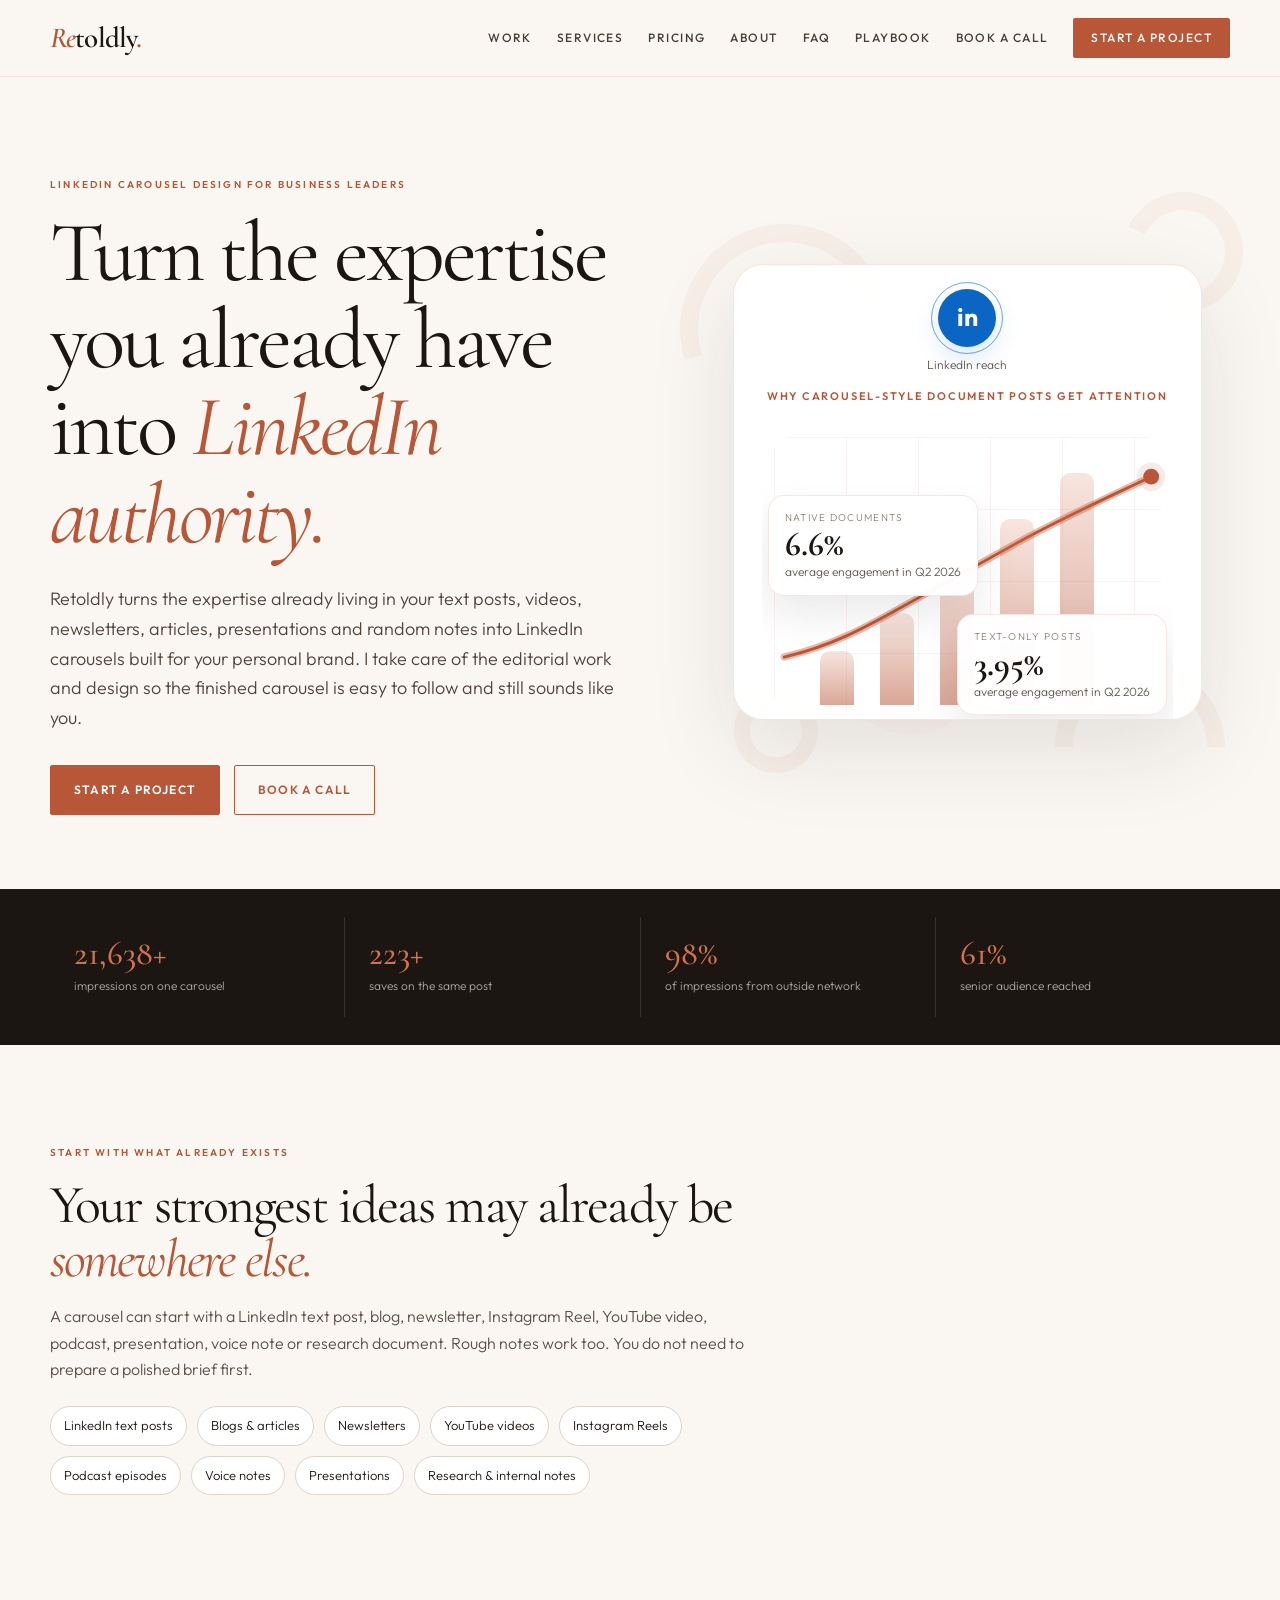
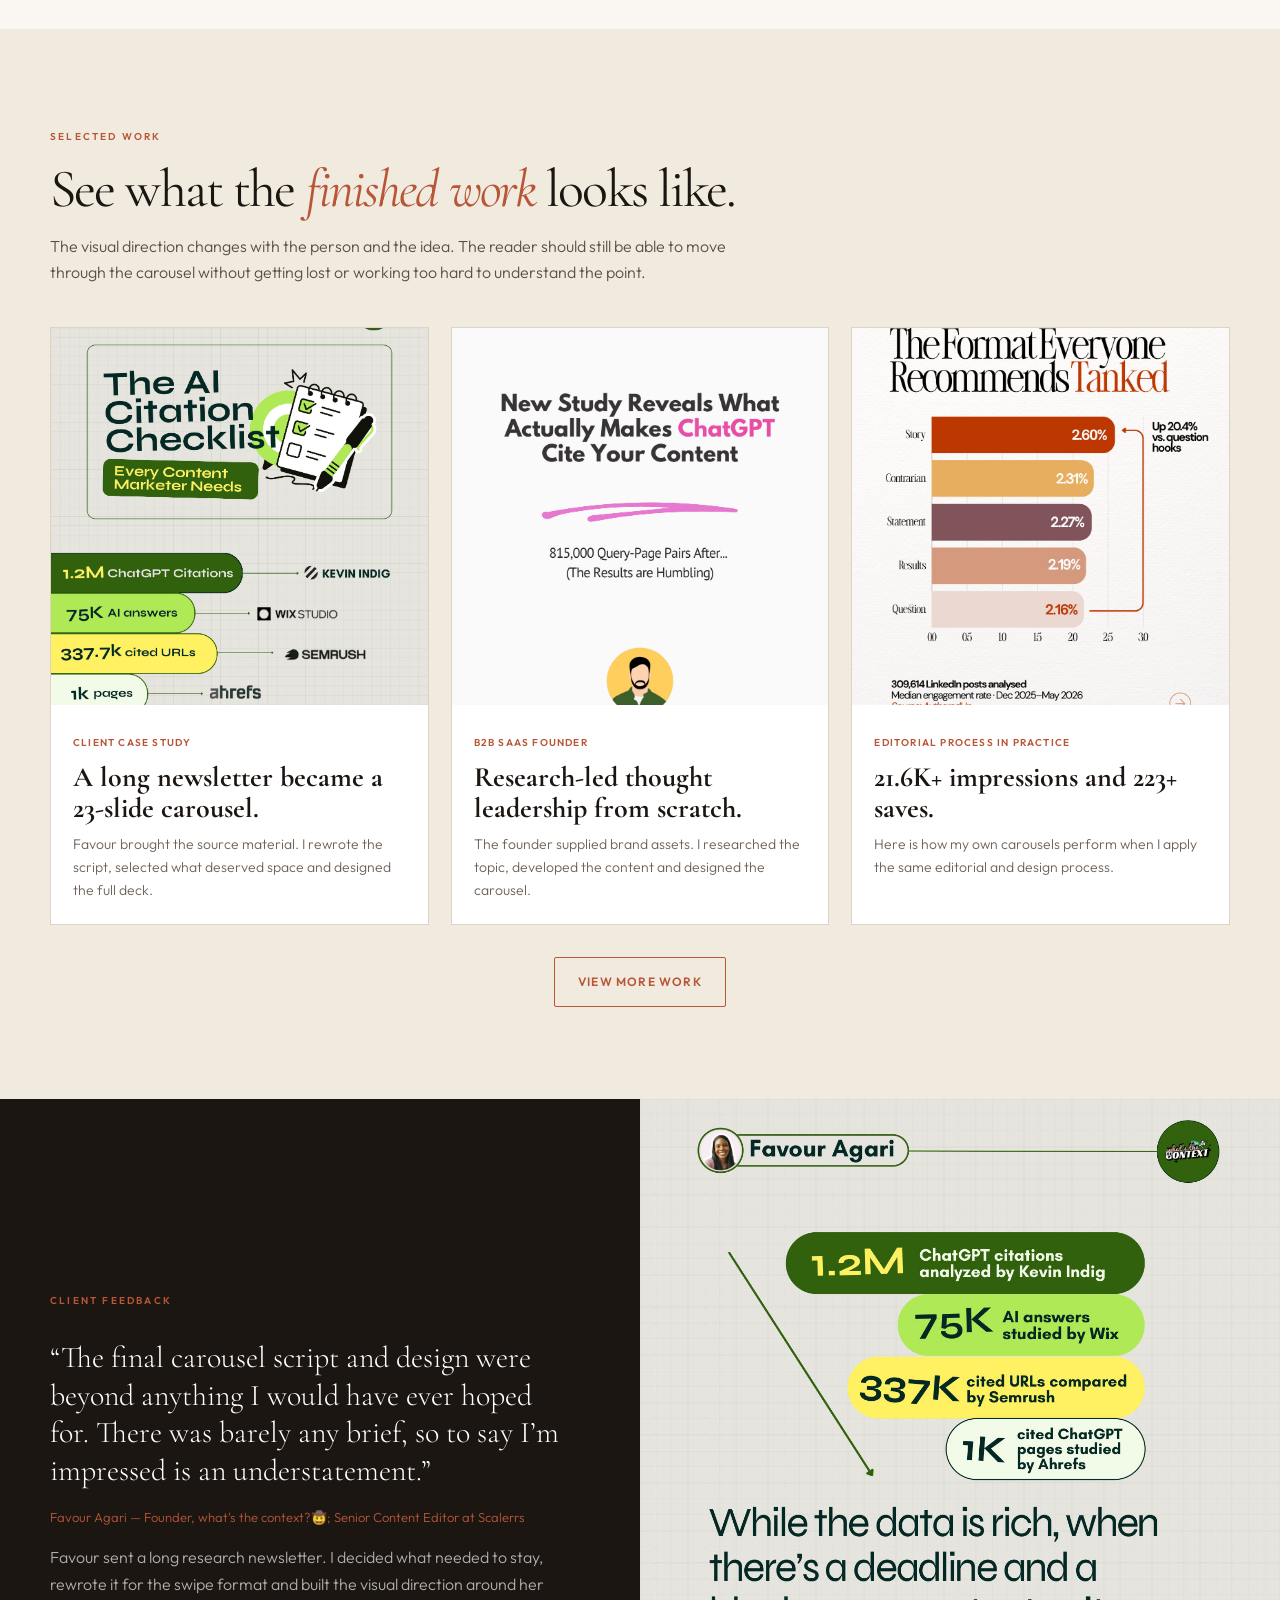
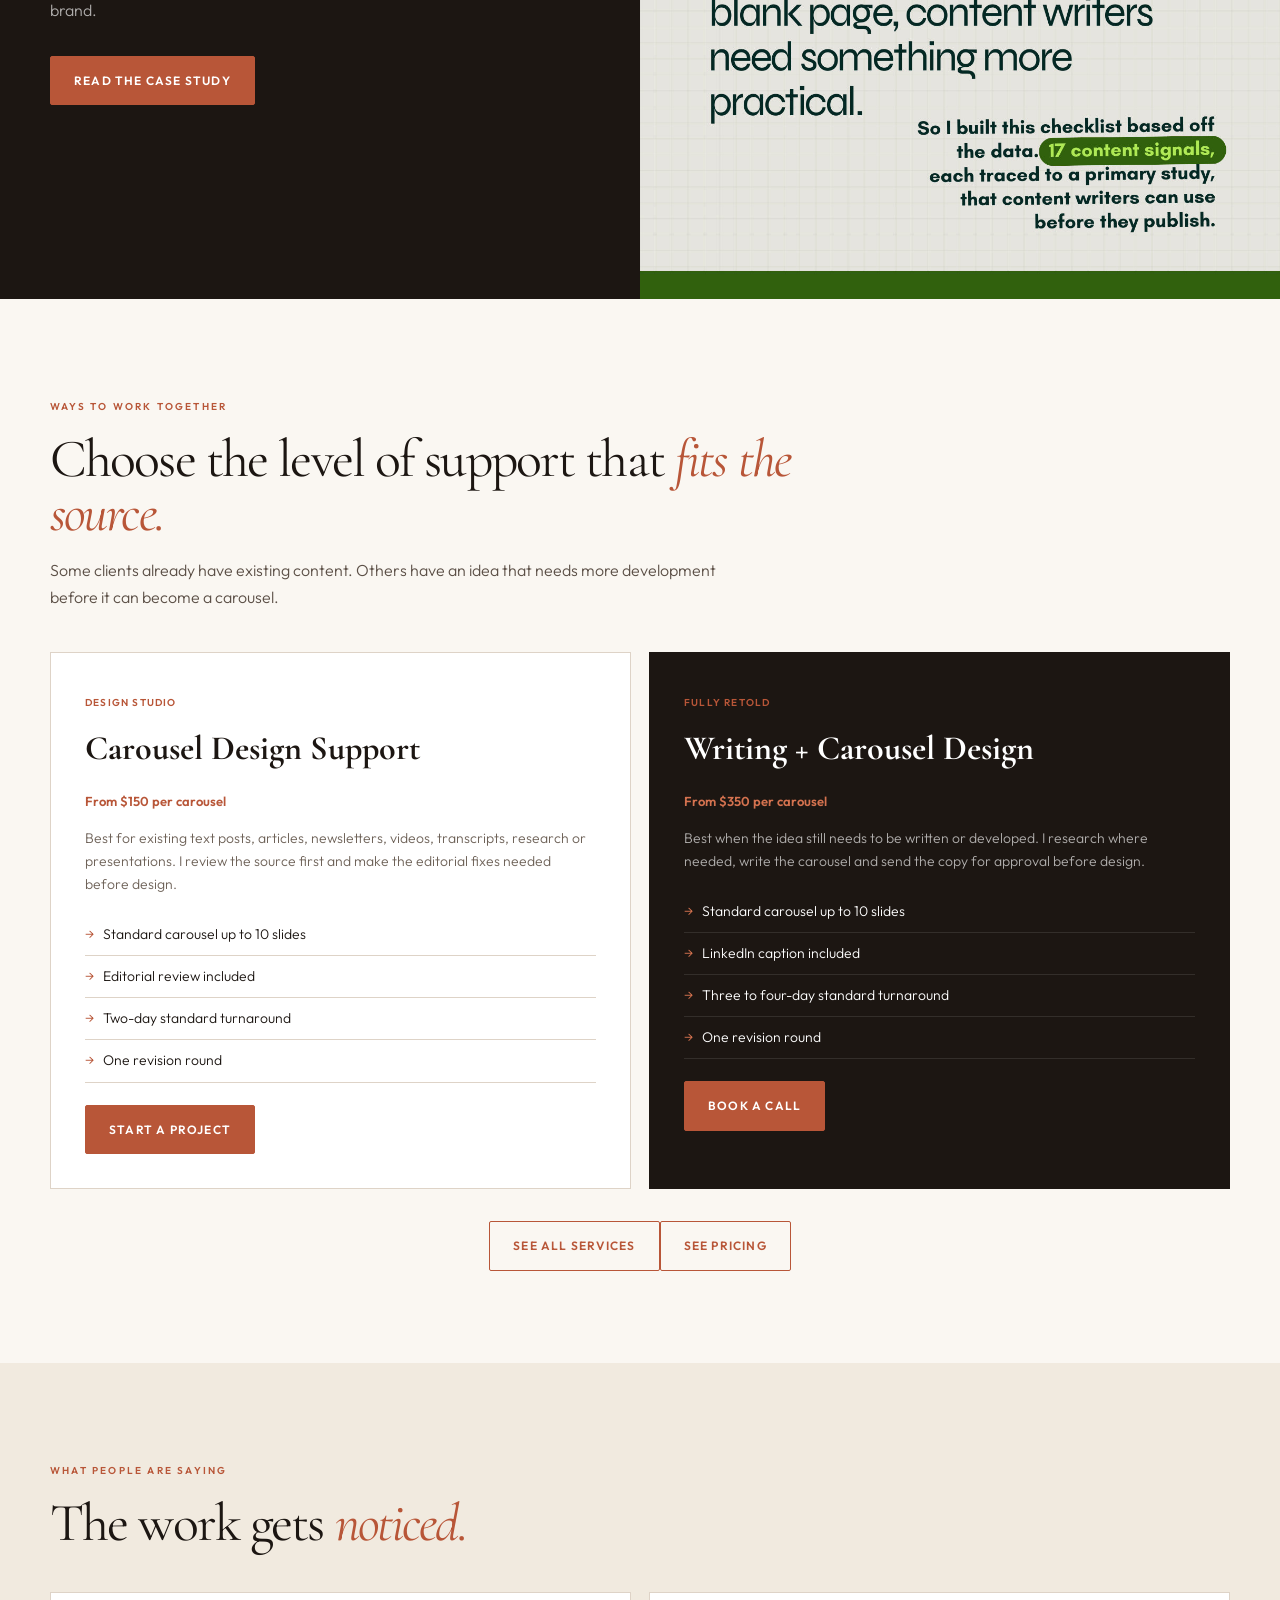
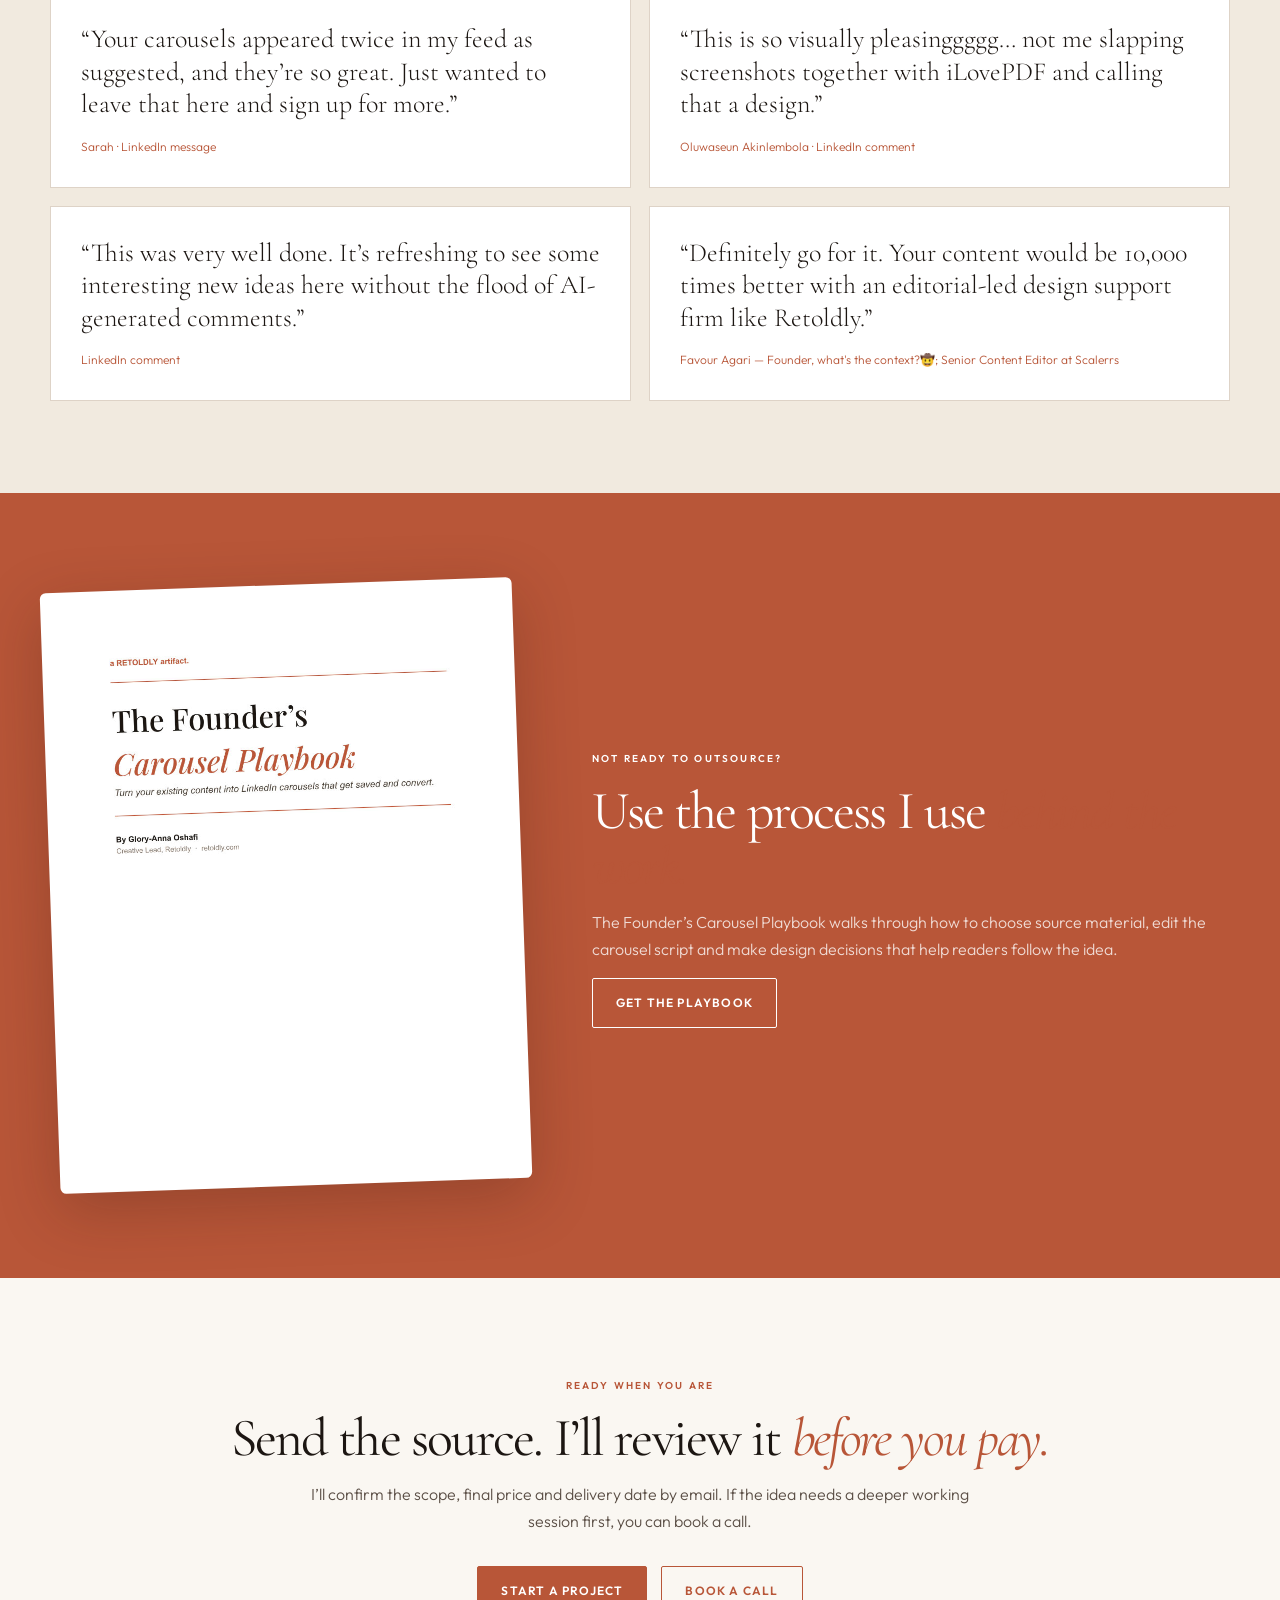
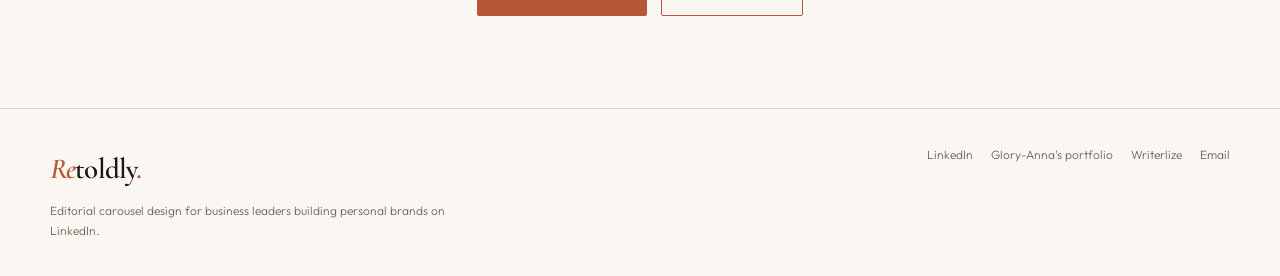
==== commit 4dbe993d: "new design" ====
--- a/index.html
+++ b/index.html
@@ -1,982 +1,11 @@
-<!DOCTYPE html>
-<html lang="en">
-<head>
-<meta charset="UTF-8" />
-<meta name="viewport" content="width=device-width, initial-scale=1.0" />
-<title>Retoldly — Visual LinkedIn Content for Founders</title>
-<link href="https://fonts.googleapis.com/css2?family=Cormorant+Garamond:ital,wght@0,300;0,400;0,500;0,600;1,300;1,400&family=Outfit:wght@300;400;500;600&display=swap" rel="stylesheet" />
-<style>
-  :root {
-    --cream: #FAF7F2;
-    --cream-dark: #F0EAE0;
-    --brown: #1C1612;
-    --brown-mid: #4A3F35;
-    --brown-light: #8C7B6E;
-    --terra: #B85638;
-    --terra-light: #D4724F;
-    --terra-pale: #F2E4DC;
-    --sand: #E8DDD0;
-  }
-  *, *::before, *::after { box-sizing: border-box; margin: 0; padding: 0; }
-  html { scroll-behavior: smooth; }
-  body {
-    background: var(--cream);
-    color: var(--brown);
-    font-family: 'Outfit', sans-serif;
-    font-weight: 300;
-    line-height: 1.7;
-    overflow-x: hidden;
-  }
-
-  /* NAV */
-  nav {
-    position: fixed;
-    top: 0; left: 0; right: 0;
-    z-index: 100;
-    display: flex;
-    align-items: center;
-    justify-content: space-between;
-    padding: 24px 48px;
-    background: rgba(250,247,242,0.92);
-    backdrop-filter: blur(12px);
-    border-bottom: 1px solid rgba(184,86,56,0.1);
-  }
-  .nav-logo {
-    font-family: 'Cormorant Garamond', serif;
-    font-size: 24px;
-    font-weight: 500;
-    letter-spacing: -0.01em;
-    color: var(--brown);
-    text-decoration: none;
-  }
-  .nav-logo .re {
-    color: var(--terra);
-    font-style: italic;
-    font-weight: 600;
-  }
-  .nav-logo .dot { color: var(--terra); }
-  .nav-links { display: flex; align-items: center; gap: 32px; list-style: none; }
-  .nav-links a {
-    font-size: 13px; font-weight: 400; letter-spacing: 0.08em;
-    text-transform: uppercase; color: var(--brown-mid); text-decoration: none; transition: color 0.2s;
-  }
-  .nav-links a:hover { color: var(--terra); }
-  .btn-nav {
-    background: var(--terra); color: white !important; padding: 10px 22px;
-    border-radius: 2px; font-size: 12px !important; letter-spacing: 0.12em !important;
-    transition: background 0.2s !important;
-  }
-  .btn-nav:hover { background: var(--terra-light) !important; }
-
-  /* HERO */
-  .hero {
-    min-height: 100vh;
-    display: flex;
-    align-items: center;
-    padding: 140px 48px 80px;
-    position: relative;
-    overflow: hidden;
-  }
-  .hero-bg-text {
-    position: absolute;
-    top: 50%; right: -40px;
-    transform: translateY(-50%);
-    font-family: 'Cormorant Garamond', serif;
-    font-size: clamp(120px,18vw,260px);
-    font-weight: 300;
-    color: transparent;
-    -webkit-text-stroke: 1px rgba(184,86,56,0.07);
-    line-height: 1;
-    pointer-events: none;
-    user-select: none;
-    white-space: nowrap;
-  }
-  .hero-inner {
-    max-width: 1200px; margin: 0 auto; width: 100%;
-    display: grid; grid-template-columns: 1fr 1fr; gap: 80px;
-    align-items: center; position: relative; z-index: 1;
-  }
-  .hero-tag {
-    display: inline-block; font-size: 11px; font-weight: 500;
-    letter-spacing: 0.2em; text-transform: uppercase; color: var(--terra);
-    margin-bottom: 24px; padding: 6px 14px;
-    border: 1px solid rgba(184,86,56,0.3); border-radius: 2px;
-  }
-  .hero h1 {
-    font-family: 'Cormorant Garamond', serif;
-    font-size: clamp(48px,6vw,80px); font-weight: 400; line-height: 1.1;
-    letter-spacing: -0.02em; color: var(--brown); margin-bottom: 28px;
-  }
-  .hero h1 em { font-style: italic; color: var(--terra); }
-  .hero-sub {
-    font-size: 17px; font-weight: 300; color: var(--brown-mid);
-    line-height: 1.75; margin-bottom: 44px; max-width: 480px;
-  }
-  .hero-ctas { display: flex; gap: 16px; align-items: center; flex-wrap: wrap; }
-  .btn-primary {
-    display: inline-block; background: var(--terra); color: white;
-    padding: 16px 36px; font-family: 'Outfit', sans-serif; font-size: 13px;
-    font-weight: 500; letter-spacing: 0.1em; text-transform: uppercase;
-    text-decoration: none; border-radius: 2px; transition: all 0.25s;
-  }
-  .btn-primary:hover { background: var(--brown); transform: translateY(-1px); }
-  .btn-ghost {
-    display: inline-block; color: var(--brown-mid); font-size: 13px;
-    font-weight: 400; letter-spacing: 0.06em; text-decoration: none;
-    border-bottom: 1px solid var(--sand); padding-bottom: 2px; transition: all 0.2s;
-  }
-  .btn-ghost:hover { color: var(--terra); border-color: var(--terra); }
-
-  /* HERO RIGHT — mockup */
-  .hero-right { position: relative; }
-  .mockup-wrap {
-    position: relative;
-    background: white;
-    border-radius: 8px;
-    box-shadow: 0 24px 80px rgba(28,22,18,0.12);
-    overflow: hidden;
-  }
-  .mockup-bar {
-    background: var(--cream-dark);
-    padding: 10px 16px;
-    display: flex;
-    align-items: center;
-    gap: 6px;
-    border-bottom: 1px solid var(--sand);
-  }
-  .mockup-dot { width: 10px; height: 10px; border-radius: 50%; }
-  .mockup-body {
-    display: grid;
-    grid-template-columns: 1fr 1fr;
-    position: relative;
-  }
-  .mockup-before, .mockup-after { padding: 24px; }
-  .mockup-before { border-right: 1px solid var(--sand); }
-  .mockup-tag {
-    font-size: 9px;
-    font-weight: 600;
-    letter-spacing: 0.2em;
-    text-transform: uppercase;
-    margin-bottom: 12px;
-    padding: 3px 8px;
-    border-radius: 2px;
-    display: inline-block;
-  }
-  .tag-before { background: #F5F5F5; color: #999; }
-  .tag-after { background: var(--terra-pale); color: var(--terra); }
-  .mockup-text-lines { display: flex; flex-direction: column; gap: 6px; margin-bottom: 12px; }
-  .mockup-line { height: 8px; border-radius: 4px; background: var(--sand); }
-  .mockup-line.short { width: 60%; }
-  .mockup-line.med { width: 85%; }
-  .mockup-line.full { width: 100%; }
-
-  .slide-preview { display: flex; flex-direction: column; gap: 8px; }
-  .slide-mini {
-    background: var(--terra-pale);
-    border-radius: 4px;
-    padding: 10px 12px;
-    display: flex;
-    align-items: center;
-    gap: 10px;
-  }
-  .slide-mini-icon {
-    width: 28px; height: 28px; border-radius: 50%;
-    background: var(--terra); flex-shrink: 0;
-    display: flex; align-items: center; justify-content: center;
-  }
-  .slide-mini-lines { flex: 1; display: flex; flex-direction: column; gap: 4px; }
-  .slide-mini-line { height: 6px; border-radius: 3px; background: rgba(184,86,56,0.25); }
-  .slide-mini-line.s { width: 55%; }
-  .slide-mini-line.l { width: 90%; }
-
-  .arrow-between {
-    position: absolute;
-    left: 50%; top: 50%;
-    transform: translate(-50%,-50%);
-    z-index: 2;
-    background: var(--terra);
-    color: white;
-    width: 32px; height: 32px;
-    border-radius: 50%;
-    display: flex; align-items: center; justify-content: center;
-    font-size: 14px;
-    box-shadow: 0 4px 12px rgba(184,86,56,0.4);
-  }
-
-  .mockup-float-badge {
-    position: absolute;
-    bottom: -16px;
-    right: 24px;
-    background: var(--brown);
-    color: var(--cream);
-    padding: 10px 18px;
-    border-radius: 4px;
-    font-size: 12px;
-    font-weight: 500;
-    letter-spacing: 0.06em;
-    box-shadow: 0 8px 24px rgba(28,22,18,0.2);
-    white-space: nowrap;
-  }
-  .mockup-float-badge span { color: var(--terra-light); }
-
-  /* VISUAL STRIP */
-  .visual-strip {
-    padding: 100px 0 100px;
-    background: var(--cream-dark);
-    overflow: hidden;
-  }
-  .strip-header {
-    text-align: center;
-    max-width: 720px;
-    margin: 0 auto 56px;
-    padding: 0 48px;
-  }
-  .strip-label {
-    font-size: 10px;
-    font-weight: 600;
-    letter-spacing: 0.25em;
-    text-transform: uppercase;
-    color: var(--terra);
-    margin-bottom: 16px;
-  }
-  .strip-header h2 {
-    font-family: 'Cormorant Garamond', serif;
-    font-size: clamp(32px, 3.5vw, 44px);
-    font-weight: 400;
-    color: var(--brown);
-    line-height: 1.2;
-    margin-bottom: 20px;
-  }
-  .strip-header h2 em { font-style: italic; color: var(--terra); }
-  .strip-header p {
-    font-size: 16px;
-    color: var(--brown-mid);
-    line-height: 1.75;
-  }
-
-  .strip-images {
-    display: flex;
-    gap: 16px;
-    padding: 0 48px;
-    max-width: 1200px;
-    margin: 0 auto;
-  }
-  .strip-img-wrap {
-    flex: 1;
-    border-radius: 4px;
-    overflow: hidden;
-    aspect-ratio: 4/3;
-    position: relative;
-  }
-  .strip-img-wrap img {
-    width: 100%; height: 100%; object-fit: cover;
-    transition: transform 0.5s ease;
-    display: block;
-  }
-  .strip-img-wrap:hover img { transform: scale(1.04); }
-  .strip-img-overlay {
-    position: absolute;
-    inset: 0;
-    background: linear-gradient(to top, rgba(28,22,18,0.7) 0%, transparent 60%);
-  }
-  .strip-img-caption {
-    position: absolute;
-    bottom: 20px; left: 20px;
-    right: 20px;
-  }
-  .strip-img-caption-label {
-    font-size: 11px;
-    font-weight: 600;
-    letter-spacing: 0.15em;
-    text-transform: uppercase;
-    color: var(--terra-light);
-    display: block;
-    margin-bottom: 6px;
-  }
-  .strip-img-caption-text {
-    font-family: 'Cormorant Garamond', serif;
-    font-size: 22px;
-    font-weight: 500;
-    color: white;
-    line-height: 1.25;
-  }
-
-  /* PROBLEM */
-  .problem {
-    padding: 120px 48px;
-    background: var(--brown);
-    color: var(--cream);
-    position: relative;
-    overflow: hidden;
-  }
-  .problem-illustration {
-    position: absolute;
-    right: 48px; top: 50%;
-    transform: translateY(-50%);
-    opacity: 0.06;
-    pointer-events: none;
-  }
-  .problem-inner {
-    max-width: 1200px; margin: 0 auto;
-    display: grid; grid-template-columns: 1fr 1fr; gap: 100px; align-items: start;
-    position: relative; z-index: 1;
-  }
-  .problem h2 {
-    font-family: 'Cormorant Garamond', serif;
-    font-size: clamp(36px,4vw,56px); font-weight: 400; line-height: 1.15;
-    letter-spacing: -0.01em; color: var(--cream);
-  }
-  .problem h2 em { font-style: italic; color: var(--terra-light); }
-  .problem .section-label { color: var(--terra-light); margin-bottom: 16px; }
-  .problem-right p {
-    font-size: 16px; color: rgba(250,247,242,0.65); line-height: 1.8; margin-bottom: 24px;
-  }
-  .problem-right p strong { color: var(--cream); font-weight: 500; }
-  .problem-divider { width: 40px; height: 1px; background: var(--terra); margin: 32px 0; }
-
-  /* STAT ROW */
-  .stat-row {
-    display: grid;
-    grid-template-columns: repeat(3,1fr);
-    gap: 0;
-    border-top: 1px solid rgba(250,247,242,0.08);
-    margin-top: 64px;
-  }
-  .stat {
-    padding: 40px 32px;
-    border-right: 1px solid rgba(250,247,242,0.08);
-  }
-  .stat:last-child { border-right: none; }
-  .stat-num {
-    font-family: 'Cormorant Garamond', serif;
-    font-size: 52px; font-weight: 300;
-    color: var(--terra-light); line-height: 1;
-    margin-bottom: 8px;
-  }
-  .stat-label { font-size: 13px; color: rgba(250,247,242,0.45); line-height: 1.5; }
-
-  /* HOW IT WORKS */
-  .how { padding: 120px 0; }
-  .how-header { text-align: center; margin-bottom: 80px; padding: 0 48px; }
-  .how h2 {
-    font-family: 'Cormorant Garamond', serif;
-    font-size: clamp(36px,4vw,52px); font-weight: 400; line-height: 1.2; color: var(--brown);
-  }
-  .how h2 em { font-style: italic; color: var(--terra); }
-  .steps {
-    display: grid; grid-template-columns: repeat(3,1fr); gap: 0;
-    border-top: 1px solid var(--sand);
-  }
-  .step {
-    padding: 56px 48px; border-right: 1px solid var(--sand);
-    border-bottom: 1px solid var(--sand); transition: background 0.3s;
-    position: relative; overflow: hidden;
-  }
-  .step:last-child { border-right: none; }
-  .step:hover { background: white; }
-  .step-illustration { width: 64px; height: 64px; margin-bottom: 28px; }
-  .step-num {
-    font-family: 'Cormorant Garamond', serif;
-    font-size: 64px; font-weight: 300;
-    color: rgba(184,86,56,0.12); line-height: 1;
-    position: absolute; top: 20px; right: 24px;
-  }
-  .step h3 {
-    font-family: 'Cormorant Garamond', serif;
-    font-size: 24px; font-weight: 500; color: var(--brown); margin-bottom: 12px;
-  }
-  .step p { font-size: 15px; color: var(--brown-light); line-height: 1.7; }
-
-  /* IMAGE + TEXT SPLIT */
-  .split-section {
-    display: grid;
-    grid-template-columns: 1fr 1fr;
-    min-height: 520px;
-  }
-  .split-img { overflow: hidden; position: relative; }
-  .split-img img {
-    width: 100%; height: 100%; object-fit: cover; display: block;
-    transition: transform 0.6s ease;
-  }
-  .split-img:hover img { transform: scale(1.03); }
-  .split-content {
-    padding: 80px 64px;
-    background: var(--cream-dark);
-    display: flex;
-    flex-direction: column;
-    justify-content: center;
-  }
-  .split-content.dark { background: var(--brown); color: var(--cream); }
-  .split-content .section-label { margin-bottom: 20px; }
-  .split-content h2 {
-    font-family: 'Cormorant Garamond', serif;
-    font-size: clamp(32px,3.5vw,48px); font-weight: 400; line-height: 1.2;
-    color: var(--brown); margin-bottom: 24px;
-  }
-  .split-content.dark h2 { color: var(--cream); }
-  .split-content h2 em { font-style: italic; color: var(--terra); }
-  .split-content.dark h2 em { color: var(--terra-light); }
-  .split-content p { font-size: 15px; color: var(--brown-mid); line-height: 1.8; margin-bottom: 16px; }
-  .split-content.dark p { color: rgba(250,247,242,0.6); }
-  .split-content p strong { color: var(--brown); font-weight: 500; }
-  .split-content.dark p strong { color: var(--cream); }
-
-  /* SERVICES */
-  .services { padding: 120px 0; background: var(--cream-dark); }
-  .services-header { text-align: center; margin-bottom: 64px; padding: 0 48px; }
-  .services h2 {
-    font-family: 'Cormorant Garamond', serif;
-    font-size: clamp(36px,4vw,52px); font-weight: 400; color: var(--brown); margin-bottom: 16px;
-  }
-  .services-sub { font-size: 16px; color: var(--brown-light); max-width: 480px; margin: 0 auto; }
-  .service-cards {
-    display: grid; grid-template-columns: 1fr 1fr; gap: 2px;
-    max-width: 1200px; margin: 0 auto; padding: 0 48px;
-  }
-  .service-card {
-    background: white; padding: 56px 52px;
-    position: relative; overflow: hidden; transition: transform 0.3s;
-  }
-  .service-card:hover { transform: translateY(-4px); }
-  .service-card-featured { background: var(--brown); color: var(--cream); }
-  .service-card::after {
-    content: ''; position: absolute; bottom: 0; left: 0; right: 0; height: 3px;
-    background: var(--terra); transform: scaleX(0); transition: transform 0.3s;
-    transform-origin: left;
-  }
-  .service-card:hover::after { transform: scaleX(1); }
-  .service-tier {
-    font-size: 10px; font-weight: 600; letter-spacing: 0.2em;
-    text-transform: uppercase; color: var(--terra); margin-bottom: 20px;
-  }
-  .service-card-featured .service-tier { color: var(--terra-light); }
-  .service-card h3 {
-    font-family: 'Cormorant Garamond', serif;
-    font-size: 36px; font-weight: 500; color: var(--brown);
-    margin-bottom: 8px; line-height: 1.1;
-  }
-  .service-card-featured h3 { color: var(--cream); }
-  .service-price { font-size: 13px; font-weight: 500; color: var(--terra); margin-bottom: 24px; letter-spacing: 0.06em; }
-  .service-card-featured .service-price { color: var(--terra-light); }
-  .service-divider { width: 32px; height: 1px; background: var(--sand); margin: 28px 0; }
-  .service-card-featured .service-divider { background: rgba(250,247,242,0.15); }
-  .service-desc { font-size: 15px; color: var(--brown-mid); line-height: 1.75; margin-bottom: 20px; }
-  .service-card-featured .service-desc { color: rgba(250,247,242,0.65); }
-  .service-best { font-size: 13px; color: var(--brown-light); font-style: italic; margin-bottom: 36px; }
-  .service-card-featured .service-best { color: rgba(250,247,242,0.45); }
-  .service-includes { list-style: none; margin-bottom: 40px; }
-  .service-includes li {
-    font-size: 14px; color: var(--brown-mid); padding: 8px 0;
-    border-bottom: 1px solid var(--sand); display: flex; align-items: center; gap: 10px;
-  }
-  .service-card-featured .service-includes li { color: rgba(250,247,242,0.65); border-color: rgba(250,247,242,0.08); }
-  .service-includes li::before { content: '→'; color: var(--terra); font-size: 12px; flex-shrink: 0; }
-  .service-card-featured .service-includes li::before { color: var(--terra-light); }
-  .service-cta {
-    display: inline-block; background: var(--terra); color: white;
-    padding: 14px 32px; font-size: 12px; font-weight: 500;
-    letter-spacing: 0.12em; text-transform: uppercase; text-decoration: none;
-    border-radius: 2px; transition: all 0.25s;
-  }
-  .service-cta:hover { background: var(--terra-light); transform: translateY(-1px); }
-  .service-card-plain .service-cta {
-    background: transparent; color: var(--terra); border: 1px solid var(--terra);
-  }
-  .service-card-plain .service-cta:hover { background: var(--terra); color: white; }
-  .retainer-note {
-    text-align: center; margin-top: 32px; font-size: 14px;
-    color: var(--brown-light); font-style: italic; padding: 0 48px;
-  }
-
-  /* ABOUT */
-  .about { padding: 120px 48px; }
-  .about-inner {
-    max-width: 1200px; margin: 0 auto;
-    display: grid; grid-template-columns: 1fr 1.4fr; gap: 100px; align-items: start;
-  }
-  .about-left { position: sticky; top: 120px; }
-  .about-name-block { margin-bottom: 32px; }
-  .about-name {
-    font-family: 'Cormorant Garamond', serif;
-    font-size: 44px; font-weight: 400; color: var(--brown); line-height: 1.1; margin-bottom: 8px;
-  }
-  .about-title { font-size: 13px; color: var(--terra); font-weight: 500; letter-spacing: 0.08em; }
-  .about-img-wrap {
-    width: 100%; aspect-ratio: 3/4; border-radius: 2px; overflow: hidden;
-    position: relative;
-  }
-  .about-img-wrap img { width: 100%; height: 100%; object-fit: cover; display: block; }
-  .about-img-placeholder {
-    width: 100%; aspect-ratio: 3/4; border-radius: 2px;
-    background: var(--terra-pale);
-    display: flex; align-items: center; justify-content: center;
-    font-size: 12px; color: var(--terra); letter-spacing: 0.1em;
-    text-transform: uppercase; font-weight: 500;
-    border: 1px dashed rgba(184,86,56,0.3);
-  }
-  .about h2 {
-    font-family: 'Cormorant Garamond', serif;
-    font-size: clamp(32px,3.5vw,48px); font-weight: 400; line-height: 1.2;
-    color: var(--brown); margin-bottom: 32px;
-  }
-  .about h2 em { font-style: italic; color: var(--terra); }
-  .about p { font-size: 16px; color: var(--brown-mid); line-height: 1.85; margin-bottom: 24px; }
-  .about p strong { color: var(--brown); font-weight: 500; }
-  .writerlize-tag {
-    display: inline-flex; align-items: center; gap: 8px;
-    background: var(--terra-pale); border: 1px solid rgba(184,86,56,0.2);
-    border-radius: 2px; padding: 10px 18px; font-size: 13px; color: var(--brown-mid); margin-top: 16px;
-  }
-  .writerlize-tag span { color: var(--terra); font-weight: 500; }
-
-  /* SECTION SHARED */
-  section { position: relative; z-index: 1; }
-  .section-label {
-    font-size: 10px; font-weight: 600; letter-spacing: 0.25em;
-    text-transform: uppercase; color: var(--terra); margin-bottom: 16px; display: block;
-  }
-
-  /* FINAL CTA */
-  .final-cta {
-    padding: 120px 48px; background: var(--brown); text-align: center;
-    position: relative; overflow: hidden;
-  }
-  .final-cta-bg {
-    position: absolute; top: 50%; left: 50%; transform: translate(-50%,-50%);
-    font-family: 'Cormorant Garamond', serif;
-    font-size: clamp(100px,20vw,280px); font-weight: 300;
-    color: transparent; -webkit-text-stroke: 1px rgba(184,86,56,0.07);
-    pointer-events: none; white-space: nowrap;
-  }
-  .final-cta-inner { position: relative; z-index: 1; max-width: 640px; margin: 0 auto; }
-  .final-cta .section-label { color: var(--terra-light); margin-bottom: 20px; display: block; }
-  .final-cta h2 {
-    font-family: 'Cormorant Garamond', serif;
-    font-size: clamp(40px,5vw,64px); font-weight: 400; color: var(--cream);
-    line-height: 1.15; margin-bottom: 20px;
-  }
-  .final-cta h2 em { font-style: italic; color: var(--terra-light); }
-  .final-cta p { font-size: 16px; color: rgba(250,247,242,0.5); line-height: 1.75; margin-bottom: 44px; }
-
-  /* FOOTER */
-  footer {
-    padding: 40px 48px; border-top: 1px solid var(--sand);
-    display: flex; align-items: center; justify-content: space-between; flex-wrap: wrap; gap: 16px;
-  }
-  .footer-logo-wrap { display: flex; flex-direction: column; gap: 6px; }
-  .footer-logo {
-    font-family: 'Cormorant Garamond', serif;
-    font-size: 22px;
-    font-weight: 500;
-    letter-spacing: -0.01em;
-    color: var(--brown);
-    text-decoration: none;
-    line-height: 1;
-  }
-  .footer-logo .re {
-    color: var(--terra);
-    font-style: italic;
-    font-weight: 600;
-  }
-  .footer-logo .dot { color: var(--terra); }
-  .footer-tagline {
-    font-family: 'Outfit', sans-serif;
-    font-size: 9px;
-    font-weight: 500;
-    letter-spacing: 0.3em;
-    text-transform: uppercase;
-    color: var(--brown-light);
-    padding-top: 6px;
-    border-top: 1px solid var(--terra);
-    display: inline-block;
-    align-self: flex-start;
-  }
-  .footer-copy { font-size: 13px; color: var(--brown-light); }
-  .footer-links { display: flex; gap: 24px; flex-wrap: wrap; }
-  .footer-links a {
-    font-size: 12px; font-weight: 500; letter-spacing: 0.1em; text-transform: uppercase;
-    color: var(--brown-light); text-decoration: none; transition: color 0.2s;
-  }
-  .footer-links a:hover { color: var(--terra); }
-
-  /* ANIMATIONS */
-  @keyframes fadeUp {
-    from { opacity: 0; transform: translateY(24px); }
-    to { opacity: 1; transform: translateY(0); }
-  }
-  .hero-tag { animation: fadeUp 0.6s ease both; }
-  .hero h1 { animation: fadeUp 0.6s 0.1s ease both; }
-  .hero-sub { animation: fadeUp 0.6s 0.2s ease both; }
-  .hero-ctas { animation: fadeUp 0.6s 0.3s ease both; }
-  .hero-right { animation: fadeUp 0.7s 0.2s ease both; }
-
-  /* RESPONSIVE */
-  @media (max-width: 900px) {
-    nav { padding: 20px 24px; }
-    .nav-links { display: none; }
-    .hero { padding: 120px 24px 80px; }
-    .hero-inner, .problem-inner, .split-section, .about-inner { grid-template-columns: 1fr; gap: 48px; }
-    .hero-bg-text { display: none; }
-    .mockup-float-badge { display: none; }
-    .problem { padding: 80px 24px; }
-    .problem-illustration { display: none; }
-    .stat-row { grid-template-columns: 1fr 1fr; }
-    .stat:nth-child(3) { border-right: none; }
-    .strip-header { padding: 0 24px; }
-    .strip-images { flex-direction: column; padding: 0 24px; }
-    .how-header, .services-header { padding: 0 24px; }
-    .steps { grid-template-columns: 1fr; }
-    .step { border-right: none; }
-    .service-cards { grid-template-columns: 1fr; padding: 0 24px; }
-    .split-content { padding: 48px 32px; }
-    .about { padding: 80px 24px; }
-    .about-left { position: static; }
-    .final-cta { padding: 80px 24px; }
-    .final-cta-bg { display: none; }
-    footer { padding: 32px 24px; flex-direction: column; align-items: flex-start; }
-  }
-</style>
-</head>
-<body>
-
-<!-- NAV -->
-<nav>
-  <a href="#" class="nav-logo"><span class="re">Re</span>toldly<span class="dot">.</span></a>
-  <ul class="nav-links">
-    <li><a href="#services">Services</a></li>
-    <li><a href="https://linktr.ee/socialsbythegloryann" target="_blank">Portfolio</a></li>
-    <li><a href="#blog">Blog</a></li>
-    <li><a href="#about">About</a></li>
-    <li><a href="#book" class="btn-nav">Book a Call</a></li>
-  </ul>
-</nav>
-
-<!-- HERO -->
-<section class="hero">
-  <div class="hero-bg-text">Retold</div>
-  <div class="hero-inner">
-    <div class="hero-left">
-      <span class="hero-tag">Visual LinkedIn Content for B2B Founders</span>
-      <h1>Your ideas deserve<br/><em>a second life.</em></h1>
-      <p class="hero-sub">You've built the expertise. You have the insights. But somewhere between the thought and the post, the content loses its impact, or never gets made at all. At Retoldly, we transform your best ideas into professionally edited and reviewed LinkedIn carousels and infographics that stop the scroll, while preserving the voice that makes your content yours.</p>
-      <div class="hero-ctas">
-        <a href="#book" class="btn-primary">Book a Discovery Call</a>
-        <a href="#services" class="btn-ghost">See how it works ↓</a>
-      </div>
-    </div>
-
-    <div class="hero-right">
-      <div class="mockup-wrap">
-        <div class="mockup-bar">
-          <div class="mockup-dot" style="background:#FF5F57"></div>
-          <div class="mockup-dot" style="background:#FEBC2E"></div>
-          <div class="mockup-dot" style="background:#28C840"></div>
-        </div>
-        <div class="mockup-body">
-          <div class="mockup-before">
-            <span class="mockup-tag tag-before">Before</span>
-            <div class="mockup-text-lines">
-              <div class="mockup-line full"></div>
-              <div class="mockup-line full"></div>
-              <div class="mockup-line med"></div>
-              <div class="mockup-line full"></div>
-              <div class="mockup-line short"></div>
-              <div class="mockup-line full"></div>
-              <div class="mockup-line med"></div>
-              <div class="mockup-line full"></div>
-              <div class="mockup-line full"></div>
-              <div class="mockup-line short"></div>
-              <div class="mockup-line full"></div>
-              <div class="mockup-line med"></div>
-            </div>
-          </div>
-          <div class="arrow-between">→</div>
-          <div class="mockup-after">
-            <span class="mockup-tag tag-after">After</span>
-            <div class="slide-preview">
-              <div class="slide-mini">
-                <div class="slide-mini-icon">
-                  <svg width="12" height="12" viewBox="0 0 12 12" fill="none"><rect x="1" y="1" width="4" height="4" rx="1" fill="white"/><rect x="7" y="1" width="4" height="4" rx="1" fill="white" opacity="0.5"/><rect x="1" y="7" width="4" height="4" rx="1" fill="white" opacity="0.5"/><rect x="7" y="7" width="4" height="4" rx="1" fill="white" opacity="0.3"/></svg>
-                </div>
-                <div class="slide-mini-lines">
-                  <div class="slide-mini-line l"></div>
-                  <div class="slide-mini-line s"></div>
-                </div>
-              </div>
-              <div class="slide-mini">
-                <div class="slide-mini-icon" style="background:var(--brown)">
-                  <svg width="12" height="12" viewBox="0 0 12 12" fill="none"><path d="M2 6h8M2 3h5M2 9h6" stroke="white" stroke-width="1.5" stroke-linecap="round"/></svg>
-                </div>
-                <div class="slide-mini-lines">
-                  <div class="slide-mini-line l"></div>
-                  <div class="slide-mini-line s"></div>
-                </div>
-              </div>
-              <div class="slide-mini">
-                <div class="slide-mini-icon" style="background:var(--terra-light)">
-                  <svg width="12" height="12" viewBox="0 0 12 12" fill="none"><circle cx="6" cy="6" r="3" stroke="white" stroke-width="1.5"/><path d="M6 2V1M6 11V10M10 6h1M1 6h1" stroke="white" stroke-width="1.5" stroke-linecap="round"/></svg>
-                </div>
-                <div class="slide-mini-lines">
-                  <div class="slide-mini-line l"></div>
-                  <div class="slide-mini-line s"></div>
-                </div>
-              </div>
-            </div>
-          </div>
-        </div>
-      </div>
-      <div class="mockup-float-badge">Editorial review <span>+</span> design, done for you</div>
-    </div>
-  </div>
-</section>
-
-<!-- VISUAL STRIP — now with proper copy -->
-<div class="visual-strip">
-  <div class="strip-header">
-    <span class="strip-label">Designed to explain</span>
-    <h2>Retoldly carousels aren't<br/>templated slides with text <em>dropped in.</em></h2>
-    <p>Every design is built to break down ideas — with charts that simplify complexity, illustrations that unpack concepts, and layouts that convey your expertise.</p>
-  </div>
-  <div class="strip-images">
-    <div class="strip-img-wrap">
-      <img src="https://images.unsplash.com/photo-1611224923853-80b023f02d71?w=600&q=80&fit=crop" alt="Charts and data visualization" loading="lazy" />
-      <div class="strip-img-overlay"></div>
-      <div class="strip-img-caption">
-        <span class="strip-img-caption-label">Clarity</span>
-        <span class="strip-img-caption-text">Charts that simplify complex ideas.</span>
-      </div>
-    </div>
-    <div class="strip-img-wrap">
-      <img src="https://images.unsplash.com/photo-1542744094-3a31f272c490?w=600&q=80&fit=crop" alt="Editorial design and concept work" loading="lazy" />
-      <div class="strip-img-overlay"></div>
-      <div class="strip-img-caption">
-        <span class="strip-img-caption-label">Depth</span>
-        <span class="strip-img-caption-text">Illustrations that explain concepts.</span>
-      </div>
-    </div>
-    <div class="strip-img-wrap">
-      <img src="https://images.unsplash.com/photo-1460925895917-afdab827c52f?w=600&q=80&fit=crop" alt="Published professional content" loading="lazy" />
-      <div class="strip-img-overlay"></div>
-      <div class="strip-img-caption">
-        <span class="strip-img-caption-label">Impact</span>
-        <span class="strip-img-caption-text">Content that gets shared.</span>
-      </div>
-    </div>
-  </div>
-</div>
-
-<!-- PROBLEM -->
-<section class="problem">
-  <div class="problem-illustration">
-    <svg width="480" height="480" viewBox="0 0 480 480" fill="none" xmlns="http://www.w3.org/2000/svg">
-      <circle cx="240" cy="240" r="200" stroke="white" stroke-width="1"/>
-      <circle cx="240" cy="240" r="140" stroke="white" stroke-width="1"/>
-      <circle cx="240" cy="240" r="80" stroke="white" stroke-width="1"/>
-      <line x1="40" y1="240" x2="440" y2="240" stroke="white" stroke-width="0.5"/>
-      <line x1="240" y1="40" x2="240" y2="440" stroke="white" stroke-width="0.5"/>
-    </svg>
-  </div>
-  <div class="problem-inner">
-    <div class="problem-left">
-      <span class="section-label">The Gap</span>
-      <h2>Ghostwriters give you words.<br/>Designers give you slides.<br/><em>Neither gives you both.</em></h2>
-      <div class="stat-row">
-        <div class="stat">
-          <div class="stat-num">3×</div>
-          <div class="stat-label">more reach for carousel posts vs plain text on LinkedIn</div>
-        </div>
-        <div class="stat">
-          <div class="stat-num">7yrs</div>
-          <div class="stat-label">of B2B editorial experience behind every piece</div>
-        </div>
-        <div class="stat">
-          <div class="stat-num">0</div>
-          <div class="stat-label">prompting, briefing, or back-and-forth required from you</div>
-        </div>
-      </div>
-    </div>
-    <div class="problem-right">
-      <p>Most founders on LinkedIn are caught between two imperfect options. Hire a ghostwriter, and you get polished text, sometimes with generic visuals. Hire a designer, and you get beautiful slides, but no guarantee that the content actually holds up editorially.</p>
-      <p>The result is sloppy: Carousels that look good but say nothing. Or content that says the right things but gets ignored because nobody designed it to be seen.</p>
-      <div class="problem-divider"></div>
-      <p>Retoldly bridges the gap. Every piece of content goes through an <strong>editorial review before it's ever designed</strong>. The message has to be right before the design can do its job.</p>
-      <p>Yes, AI tools can generate carousels. But they can't replace the judgment of someone who has spent seven years editing content for B2B brands and knows exactly what a founder's audience needs to read.</p>
-    </div>
-  </div>
-</section>
-
-<!-- HOW IT WORKS -->
-<section class="how" id="services">
-  <div class="how-header">
-    <span class="section-label">The Process</span>
-    <h2>Simple by design.<br/><em>Intentional by instinct.</em></h2>
-  </div>
-  <div class="steps">
-    <div class="step">
-      <span class="step-num">01</span>
-      <svg class="step-illustration" viewBox="0 0 64 64" fill="none" xmlns="http://www.w3.org/2000/svg">
-        <rect x="12" y="8" width="36" height="48" rx="3" stroke="#B85638" stroke-width="1.5"/>
-        <line x1="20" y1="22" x2="44" y2="22" stroke="#B85638" stroke-width="1.5" stroke-linecap="round"/>
-        <line x1="20" y1="30" x2="44" y2="30" stroke="#B85638" stroke-width="1.5" stroke-linecap="round"/>
-        <line x1="20" y1="38" x2="36" y2="38" stroke="#B85638" stroke-width="1.5" stroke-linecap="round"/>
-        <circle cx="44" cy="46" r="8" fill="#FAF7F2" stroke="#B85638" stroke-width="1.5"/>
-        <path d="M41 46l2 2 4-4" stroke="#B85638" stroke-width="1.5" stroke-linecap="round" stroke-linejoin="round"/>
-      </svg>
-      <h3>You share your idea</h3>
-      <p>Send a brief, rough notes, a long-form post, or even a voice note. There's no perfect format. All we need is your thinking, however it arrives.</p>
-    </div>
-    <div class="step">
-      <span class="step-num">02</span>
-      <svg class="step-illustration" viewBox="0 0 64 64" fill="none" xmlns="http://www.w3.org/2000/svg">
-        <rect x="8" y="16" width="24" height="32" rx="2" stroke="#B85638" stroke-width="1.5"/>
-        <line x1="13" y1="24" x2="27" y2="24" stroke="#B85638" stroke-width="1.5" stroke-linecap="round"/>
-        <line x1="13" y1="30" x2="27" y2="30" stroke="#B85638" stroke-width="1.5" stroke-linecap="round"/>
-        <line x1="13" y1="36" x2="22" y2="36" stroke="#B85638" stroke-width="1.5" stroke-linecap="round"/>
-        <path d="M36 32h4l-4 0" stroke="#B85638" stroke-width="1.5" stroke-linecap="round"/>
-        <path d="M34 30l4 2-4 2" stroke="#B85638" stroke-width="1.5" stroke-linecap="round" stroke-linejoin="round"/>
-        <rect x="44" y="16" width="14" height="18" rx="2" stroke="#B85638" stroke-width="1.5"/>
-        <rect x="44" y="38" width="14" height="10" rx="2" stroke="#B85638" stroke-width="1.5" opacity="0.5"/>
-      </svg>
-      <h3>Editorial meets design</h3>
-      <p>Your content is reviewed, restructured if needed, and built into a carousel or infographic. Your voice stays intact, and your audience remains in mind throughout.</p>
-    </div>
-    <div class="step">
-      <span class="step-num">03</span>
-      <svg class="step-illustration" viewBox="0 0 64 64" fill="none" xmlns="http://www.w3.org/2000/svg">
-        <rect x="8" y="20" width="36" height="28" rx="3" stroke="#B85638" stroke-width="1.5"/>
-        <path d="M8 28l18 12 18-12" stroke="#B85638" stroke-width="1.5" stroke-linecap="round" stroke-linejoin="round"/>
-        <circle cx="48" cy="20" r="8" fill="#B85638"/>
-        <path d="M45 20l2 2 4-4" stroke="white" stroke-width="1.5" stroke-linecap="round" stroke-linejoin="round"/>
-      </svg>
-      <h3>You receive, you publish</h3>
-      <p>A publish-ready visual asset is delivered to your inbox. No back-and-forth or prompting, no learning curve. We give you content that's ready to go live.</p>
-    </div>
-  </div>
-</section>
-
-<!-- SPLIT: WHY IT MATTERS -->
-<section class="split-section">
-  <div class="split-img">
-    <img src="https://images.unsplash.com/photo-1553877522-43269d4ea984?w=900&q=80&fit=crop" alt="Founder reviewing content on laptop" loading="lazy" />
-  </div>
-  <div class="split-content">
-    <span class="section-label">Why it matters</span>
-    <h2>AI can generate a carousel.<br/>It still needs <em>an editor.</em></h2>
-    <p>AI can draft slides. It can even revise them. What it can't do is apply the human judgment that catches hallucinations, spots inaccuracies, and questions whether the idea actually holds up for your audience.</p>
-    <p><strong>That's the editorial layer.</strong> It's what human oversight looks like in practice. And it's what comes standard with every piece of work from Retoldly.</p>
-  </div>
-</section>
-
-<!-- SPLIT: WHO IT'S FOR -->
-<section class="split-section">
-  <div class="split-content dark">
-    <span class="section-label" style="color:var(--terra-light)">Who this is for</span>
-    <h2>Built for the founder<br/>who's <em>running out of time,</em><br/>not out of ideas.</h2>
-    <p>You know what you want to say on LinkedIn. You've been meaning to get consistent. But between running a business and everything else, it never quite happens.</p>
-    <p><strong>Retoldly is the execution arm</strong> for founders who have the thinking but not the hours. You bring the ideas. We bring them to life.</p>
-  </div>
-  <div class="split-img">
-    <img src="https://images.unsplash.com/photo-1600880292089-90a7e086ee0c?w=900&q=80&fit=crop" alt="Busy founder at work" loading="lazy" />
-  </div>
-</section>
-
-<!-- SERVICES -->
-<section class="services">
-  <div class="services-header">
-    <span class="section-label">Services & Pricing</span>
-    <h2>Two ways to work together</h2>
-    <p class="services-sub">Choose the level of support that fits where you are right now.</p>
-  </div>
-  <div class="service-cards">
-    <div class="service-card service-card-plain">
-      <div class="service-tier">Design Studio</div>
-      <h3>You Write.<br/>I Design.</h3>
-      <div class="service-price">From $250 per carousel</div>
-      <div class="service-divider"></div>
-      <p class="service-desc">You send the content. I transform it into a branded, scroll-stopping LinkedIn carousel or infographic, with an editorial review included before a single slide is built.</p>
-      <p class="service-best">Best for: Founders who write well and need the visual execution done right.</p>
-      <ul class="service-includes">
-        <li>Editorial review of your content</li>
-        <li>Custom carousel or infographic design</li>
-        <li>Brand-aligned visual treatment</li>
-        <li>Delivered as PDF/PNG, ready to publish</li>
-        <li>One round of revisions</li>
-      </ul>
-      <a href="#book" class="service-cta">Book a Call</a>
-    </div>
-    <div class="service-card service-card-featured">
-      <div class="service-tier">Fully Retold</div>
-      <h3>I Write<br/>& Design.</h3>
-      <div class="service-price">From $400 per carousel</div>
-      <div class="service-divider"></div>
-      <p class="service-desc">Share your idea, talking points, or rough notes. I develop the content, structure the narrative, and design the final carousel, delivering a complete, publish-ready asset in your voice.</p>
-      <p class="service-best">Best for: Founders who know what they want to say but don't have time to write or design it.</p>
-      <ul class="service-includes">
-        <li>Content strategy and copywriting</li>
-        <li>Full editorial and structural review</li>
-        <li>Custom carousel or infographic design</li>
-        <li>Brand-aligned visual treatment</li>
-        <li>Caption copy included</li>
-        <li>Delivered as PDF/PNG, ready to publish</li>
-      </ul>
-      <a href="#book" class="service-cta">Book a Call</a>
-    </div>
-  </div>
-  <p class="retainer-note">Monthly retainers available from $1,500/month — ideal for founders posting consistently on LinkedIn.</p>
-</section>
-
-<!-- ABOUT -->
-<section class="about" id="about">
-  <div class="about-inner">
-    <div class="about-left">
-      <div class="about-name-block">
-        <div class="about-name">Glory-Anna<br/>Oshafi</div>
-        <div class="about-title">Founder, Retoldly & Writerlize</div>
-      </div>
-      <div class="about-img-wrap">
-        <img src="[data-uri]" alt="Glory-Anna Oshafi" />
-      </div>
-    </div>
-    <div class="about-right">
-      <span class="section-label">About</span>
-      <h2>Led by an editor<br/>who <em>designs with intention.</em></h2>
-      <p>I've spent over seven years inside B2B brands and SaaS companies doing one thing: making sure content says the right things, to the right people, in the right way. I've led content teams, coached writers, and edited more LinkedIn posts than I can count.</p>
-      <p>What I noticed along the way is that the founders who struggled most on LinkedIn weren't struggling because they lacked ideas, but because their ideas were trapped in formats that nobody saves, shares, or comes back to.</p>
-      <p><strong>A well-designed carousel triggers rapid distribution.</strong> And getting to a well-designed carousel requires someone who understands both what to say and how to make it impossible to ignore visually. That's the gap Retoldly fills.</p>
-      <p>When you work with Retoldly, you're not hiring a designer who happens to write. You're working with an editor who designs, and those two things in the same hands make a measurable difference to how your content performs.</p>
-      <div class="writerlize-tag">
-        A <span>Writerlize</span> studio — built for founders who need content that shows up and stands out.
-      </div>
-    </div>
-  </div>
-</section>
-
-<!-- FINAL CTA -->
-<section class="final-cta" id="book">
-  <div class="final-cta-bg">Retold</div>
-  <div class="final-cta-inner">
-    <span class="section-label">Let's Work Together</span>
-    <h2>Ready to give your<br/>content <em>a second life?</em></h2>
-    <p>Book a 20-minute discovery call, and let's talk about what we can build together. No pressure — it's just a conversation about your content and what it could become.</p>
-    <a href="https://cal.com" class="btn-primary">Book a Discovery Call</a>
-  </div>
-</section>
-
-<!-- FOOTER -->
-<footer>
-  <div class="footer-logo-wrap">
-    <a href="#" class="footer-logo"><span class="re">Re</span>toldly<span class="dot">.</span></a>
-    <span class="footer-tagline">Editorial Visual Studio</span>
-  </div>
-  <p class="footer-copy">© 2026 Glory-Anna. A Writerlize Studio.</p>
-  <div class="footer-links">
-    <a href="https://linktr.ee/socialsbythegloryann" target="_blank">Portfolio</a>
-    <a href="#blog">Blog</a>
-    <a href="https://www.linkedin.com/in/gloryann-oshafi/" target="_blank">LinkedIn</a>
-    <a href="https://writerlize.com" target="_blank">Writerlize</a>
-    <a href="mailto:ogloryann@gmail.com">Email</a>
-  </div>
-</footer>
-
-</body>
-</html>
+<!doctype html><html lang="en"><head><meta charset="utf-8"><meta name="viewport" content="width=device-width,initial-scale=1"><title>LinkedIn Carousel Design for Business Leaders | Retoldly</title><meta name="description" content="Retoldly turns existing content and rough ideas into editorial-led LinkedIn carousels for founders, executives and subject-matter experts."><link rel="preconnect" href="https://fonts.googleapis.com"><link rel="preconnect" href="https://fonts.gstatic.com" crossorigin><link href="https://fonts.googleapis.com/css2?family=Cormorant+Garamond:ital,wght@0,400;0,500;0,600;1,400;1,500&family=Outfit:wght@300;400;500;600&display=swap" rel="stylesheet"><link rel="stylesheet" href="assets/styles.css"><link rel="icon" href="assets/favicon.svg" type="image/svg+xml"><meta name="theme-color" content="#FAF7F2"></head><body><nav><div class="wrap nav-inner"><a class="logo" href="index.html"><span class="re">Re</span>toldly<span class="dot">.</span></a><button class="menu-btn" aria-label="Open menu" aria-expanded="false">☰</button><div class="nav-links"><a href="work.html" class="">Work</a><a href="services.html" class="">Services</a><a href="pricing.html" class="">Pricing</a><a href="about.html" class="">About</a><a href="faq.html" class="">FAQ</a><a href="playbook.html" class="">Playbook</a><a href="https://cal.com/gloryann-oshafi-retoldly" target="_blank" rel="noopener">Book a call</a><a class="nav-cta" href="start.html">Start a project</a></div></div></nav>
+<header class="hero"><div class="wrap hero-grid"><div><span class="eyebrow">LinkedIn carousel design for business leaders</span><h1>Turn the expertise you already have into <em>LinkedIn authority.</em></h1><p class="lede">Retoldly turns the expertise already living in your text posts, videos, newsletters, articles, presentations and random notes into LinkedIn carousels built for your personal brand. I take care of the editorial work and design so the finished carousel is easy to follow and still sounds like you.</p><div class="hero-actions"><a class="btn primary" href="start.html">Start a project</a><a class="btn secondary" href="https://cal.com/gloryann-oshafi-retoldly" target="_blank" rel="noopener">Book a call</a></div></div><div class="hero-proof"><div class="hero-geo" aria-hidden="true"><span class="geo g1"></span><span class="geo g2"></span><span class="geo g3"></span><span class="geo g4"></span><span class="geo g5"></span><span class="geo g6"></span></div><div class="hero-viz" aria-label="LinkedIn benchmark graphic comparing native document and text post engagement"><div class="linkedin-mark"><span class="li-pulse"><span class="li-badge li-large">in</span></span><span>LinkedIn reach</span></div><div class="hero-viz-title">Why carousel-style document posts get attention</div><div class="hero-chart"><div class="hero-viz-grid"></div><svg class="chart-svg" viewBox="0 0 520 330" fill="none" xmlns="http://www.w3.org/2000/svg" aria-hidden="true"><path d="M28 270 C92 255, 135 230, 180 205 S270 155, 322 126 S414 79, 492 42" stroke="#D4724F" stroke-width="9" stroke-linecap="round" opacity=".5"/><path d="M28 270 C92 255, 135 230, 180 205 S270 155, 322 126 S414 79, 492 42" stroke="#B85638" stroke-width="3.5" stroke-linecap="round"/><circle cx="492" cy="42" r="10" fill="#B85638"/><circle cx="492" cy="42" r="18" fill="#B85638" opacity="0.12"/></svg><div class="chart-bar bar-1"></div><div class="chart-bar bar-2"></div><div class="chart-bar bar-3"></div><div class="chart-bar bar-4"></div><div class="chart-bar bar-5"></div><div class="hero-metric-card metric-a"><small>Native documents</small><strong>6.6%</strong><span>average engagement in Q2 2026</span></div><div class="hero-metric-card metric-b"><small>Text-only posts</small><strong>3.95%</strong><span>average engagement in Q2 2026</span></div></div><a class="benchmark-source" href="https://www.socialinsider.io/social-media-benchmarks/linkedin" target="_blank" rel="noopener">Source: Socialinsider LinkedIn Organic Benchmarks 2026</a></div></div></div></header>
+<div class="proof-bar"><div class="wrap proof-grid"><div class="metric"><strong>21,638+</strong><span>impressions on one carousel</span></div><div class="metric"><strong>223+</strong><span>saves on the same post</span></div><div class="metric"><strong>98%</strong><span>of impressions from outside network</span></div><div class="metric"><strong>61%</strong><span>senior audience reached</span></div></div></div>
+<section><div class="wrap"><div class="section-head"><span class="section-label">Start with what already exists</span><h2 class="section-title">Your strongest ideas may already be <em>somewhere else.</em></h2><p class="section-copy">A carousel can start with a LinkedIn text post, blog, newsletter, Instagram Reel, YouTube video, podcast, presentation, voice note or research document. Rough notes work too. You do not need to prepare a polished brief first.</p><div class="chips"><span class="chip">LinkedIn text posts</span><span class="chip">Blogs & articles</span><span class="chip">Newsletters</span><span class="chip">YouTube videos</span><span class="chip">Instagram Reels</span><span class="chip">Podcast episodes</span><span class="chip">Voice notes</span><span class="chip">Presentations</span><span class="chip">Research & internal notes</span></div></div></div></section>
+<section style="background:var(--cream2)"><div class="wrap"><div class="section-head"><span class="section-label">Selected work</span><h2 class="section-title">See what the <em>finished work</em> looks like.</h2><p class="section-copy">The visual direction changes with the person and the idea. The reader should still be able to move through the carousel without getting lost or working too hard to understand the point.</p></div><div class="work-grid"><a class="work-card" href="case-study-favour.html"><div class="work-img"><img src="assets/work/favour-1.jpg" alt="Favour Agari AI Citation Checklist carousel"></div><div class="work-body"><span class="work-kicker">Client case study</span><h3>A long newsletter became a 23-slide carousel.</h3><p>Favour brought the source material. I rewrote the script, selected what deserved space and designed the full deck.</p></div></a><a class="work-card" href="work.html#saas"><div class="work-img"><img src="assets/work/geo-1.jpg" alt="Redacted B2B SaaS founder GEO carousel"></div><div class="work-body"><span class="work-kicker">B2B SaaS founder</span><h3>Research-led thought leadership from scratch.</h3><p>The founder supplied brand assets. I researched the topic, developed the content and designed the carousel.</p></div></a><a class="work-card" href="work.html#personal"><div class="work-img"><img src="assets/work/hooks-2.jpg" alt="LinkedIn hook research chart slide"></div><div class="work-body"><span class="work-kicker">Editorial process in practice</span><h3>21.6K+ impressions and 223+ saves.</h3><p>Here is how my own carousels perform when I apply the same editorial and design process.</p></div></a></div><div class="center spacer-top"><a class="btn secondary" href="work.html">View more work</a></div></div></section>
+<div class="split"><div class="split-copy dark"><span class="section-label">Client feedback</span><div class="quote">“The final carousel script and design were beyond anything I would have ever hoped for. There was barely any brief, so to say I’m impressed is an understatement.”</div><div class="quote-author">Favour Agari — Founder, what's the context?🤠; Senior Content Editor at Scalerrs</div><p class="section-copy">Favour sent a long research newsletter. I decided what needed to stay, rewrote it for the swipe format and built the visual direction around her brand.</p><a class="btn primary" style="align-self:flex-start;margin-top:16px" href="case-study-favour.html">Read the case study</a></div><div class="split-media"><img src="assets/work/favour-3.jpg" alt="Research statistics slide from Favour Agari carousel"></div></div>
+<section><div class="wrap"><div class="section-head"><span class="section-label">Ways to work together</span><h2 class="section-title">Choose the level of support that <em>fits the source.</em></h2><p class="section-copy">Some clients already have existing content. Others have an idea that needs more development before it can become a carousel.</p></div><div class="service-grid"><div class="service-card"><span class="work-kicker">Design Studio</span><h3>Carousel Design Support</h3><div class="price">From $150 per carousel</div><p>Best for existing text posts, articles, newsletters, videos, transcripts, research or presentations. I review the source first and make the editorial fixes needed before design.</p><ul class="clean-list"><li>Standard carousel up to 10 slides</li><li>Editorial review included</li><li>Two-day standard turnaround</li><li>One revision round</li></ul><a class="btn primary card-cta" href="start.html">Start a project</a></div><div class="service-card featured"><span class="work-kicker">Fully Retold</span><h3>Writing + Carousel Design</h3><div class="price">From $350 per carousel</div><p>Best when the idea still needs to be written or developed. I research where needed, write the carousel and send the copy for approval before design.</p><ul class="clean-list"><li>Standard carousel up to 10 slides</li><li>LinkedIn caption included</li><li>Three to four-day standard turnaround</li><li>One revision round</li></ul><a class="btn primary card-cta" href="https://cal.com/gloryann-oshafi-retoldly" target="_blank" rel="noopener">Book a call</a></div></div><div class="center spacer-top"><a class="btn secondary" href="services.html">See all services</a><a class="btn secondary" href="pricing.html">See pricing</a></div></div></section>
+<section class="testimonials"><div class="wrap"><div class="section-head"><span class="section-label">What people are saying</span><h2 class="section-title">The work gets <em>noticed.</em></h2></div><div class="quote-grid"><div class="quote-card"><blockquote>“Your carousels appeared twice in my feed as suggested, and they’re so great. Just wanted to leave that here and sign up for more.”</blockquote><cite>Sarah · LinkedIn message</cite></div><div class="quote-card"><blockquote>“This is so visually pleasinggggg… not me slapping screenshots together with iLovePDF and calling that a design.”</blockquote><cite>Oluwaseun Akinlembola · LinkedIn comment</cite></div><div class="quote-card"><blockquote>“This was very well done. It’s refreshing to see some interesting new ideas here without the flood of AI-generated comments.”</blockquote><cite>LinkedIn comment</cite></div><div class="quote-card"><blockquote>“Definitely go for it. Your content would be 10,000 times better with an editorial-led design support firm like Retoldly.”</blockquote><cite>Favour Agari — Founder, what's the context?🤠; Senior Content Editor at Scalerrs</cite></div></div></div></section>
+<section class="leadmag"><div class="wrap leadmag-grid"><div class="leadmag-cover"><img src="assets/work/playbook-cover.jpg" alt="The Founder's Carousel Playbook"></div><div><span class="section-label" style="color:#fff">Not ready to outsource?</span><h2 class="section-title">Use the process I use <em>behind the work.</em></h2><p>The Founder’s Carousel Playbook walks through how to choose source material, edit the carousel script and make design decisions that help readers follow the idea.</p><a class="btn" style="border-color:white;color:white" href="playbook.html">Get the playbook</a></div></div></section>
+<section><div class="wrap center"><span class="section-label">Ready when you are</span><h2 class="section-title">Send the source. I’ll review it <em>before you pay.</em></h2><p class="section-copy" style="margin:0 auto 26px">I’ll confirm the scope, final price and delivery date by email. If the idea needs a deeper working session first, you can book a call.</p><div class="hero-actions" style="justify-content:center"><a class="btn primary" href="start.html">Start a project</a><a class="btn secondary" href="https://cal.com/gloryann-oshafi-retoldly" target="_blank" rel="noopener">Book a call</a></div></div></section>
+<footer><div class="wrap footer-grid"><div><a class="logo" href="index.html"><span class="re">Re</span>toldly<span class="dot">.</span></a><div class="footer-note">Editorial carousel design for business leaders building personal brands on LinkedIn.</div></div><div class="footer-links"><a href="https://www.linkedin.com/in/gloryann-oshafi/" target="_blank" rel="noopener">LinkedIn</a><a href="https://www.gloryannaoshafi.work/" target="_blank" rel="noopener">Glory-Anna's portfolio</a><a href="https://writerlize.com" target="_blank" rel="noopener">Writerlize</a><a href="mailto:ogloryann@gmail.com">Email</a></div></div></footer><script src="assets/site.js"></script></body></html>
--- a/assets/styles.css
+++ b/assets/styles.css
@@ -0,0 +1,41 @@
+
+:root{
+  --cream:#FAF7F2; --cream2:#F1EADF; --ink:#1C1612; --muted:#6E6258;
+  --terra:#B85638; --terra2:#D4724F; --pale:#F2E4DC; --line:#DED3C7; --white:#fff;
+  --green:#2E5C46; --max:1180px;
+}
+*{box-sizing:border-box}html{scroll-behavior:smooth}body{margin:0;background:var(--cream);color:var(--ink);font-family:Outfit,Arial,sans-serif;font-weight:300;line-height:1.65}
+a{color:inherit}img{max-width:100%;display:block}.wrap{width:min(var(--max),calc(100% - 48px));margin:auto}
+nav{position:sticky;top:0;z-index:50;background:rgba(250,247,242,.96);backdrop-filter:blur(10px);border-bottom:1px solid rgba(184,86,56,.12)}
+.nav-inner{height:76px;display:flex;align-items:center;justify-content:space-between;gap:28px}.logo{font-family:'Cormorant Garamond',Georgia,serif;font-size:29px;font-weight:600;text-decoration:none;letter-spacing:-.03em}.logo .re{color:var(--terra);font-style:italic}.logo .dot{color:var(--terra)}
+.nav-links{display:flex;gap:25px;align-items:center}.nav-links a{text-decoration:none;font-size:12px;text-transform:uppercase;letter-spacing:.12em;font-weight:500;color:#493e35}.nav-links a:hover,.nav-links a.active{color:var(--terra)}.nav-cta{background:var(--terra);color:white!important;padding:10px 18px;border-radius:2px}.menu-btn{display:none;border:0;background:none;font-size:28px;color:var(--ink)}
+.hero{padding:92px 0 74px;overflow:hidden}.hero-grid{display:grid;grid-template-columns:1.05fr .95fr;gap:74px;align-items:center}.eyebrow,.section-label{display:inline-block;color:var(--terra);font-size:10px;font-weight:600;letter-spacing:.22em;text-transform:uppercase;margin-bottom:16px}.hero h1,.page-hero h1,.section-title,.case-hero h1{font-family:'Cormorant Garamond',Georgia,serif;font-weight:400;letter-spacing:-.035em;line-height:1.02;margin:0}.hero h1{font-size:clamp(54px,6.7vw,86px)}.hero h1 em,.section-title em,.page-hero h1 em{color:var(--terra);font-style:italic}.lede{font-size:18px;color:#4f433a;max-width:640px;margin:25px 0 0}.hero-actions{display:flex;gap:14px;align-items:center;flex-wrap:wrap;margin-top:32px}.btn{display:inline-block;padding:14px 23px;border:1px solid var(--terra);text-decoration:none;font-size:12px;text-transform:uppercase;letter-spacing:.1em;font-weight:600;border-radius:2px}.btn.primary{background:var(--terra);color:#fff}.btn.primary:hover{background:var(--ink);border-color:var(--ink)}.btn.secondary{color:var(--terra)}.btn.secondary:hover{background:var(--pale)}
+.hero-proof{position:relative;min-height:560px;display:flex;align-items:center;justify-content:center;padding:28px}.hero-geo{position:absolute;inset:-7%;opacity:.22;pointer-events:none}.geo{position:absolute;display:block;border:18px solid var(--terra);opacity:.26}.g1{width:210px;height:210px;border-radius:50%;left:2%;top:8%;border-right-color:transparent;border-bottom-color:transparent;transform:rotate(28deg)}.g2{width:120px;height:120px;border-radius:50%;right:4%;top:3%;border-left-color:transparent;transform:rotate(-20deg)}.g3{width:170px;height:84px;border-radius:100px 100px 0 0;right:7%;bottom:10%;border-bottom:0}.g4{width:84px;height:84px;border-radius:50%;left:11%;bottom:6%;border-width:16px}.g5{width:126px;height:126px;right:28%;top:28%;border-color:var(--terra2);border-radius:50%;border-top-color:transparent;border-left-color:transparent;transform:rotate(18deg)}.g6{width:150px;height:150px;left:28%;bottom:12%;border-color:var(--terra);border-radius:0 75px 75px 75px;transform:rotate(45deg);opacity:.12}.hero-viz{position:relative;z-index:2;width:min(100%,560px);aspect-ratio:1.03/1;background:rgba(255,255,255,.96);border:1px solid rgba(184,86,56,.16);border-radius:30px;box-shadow:0 30px 90px rgba(28,22,18,.1);padding:28px;overflow:hidden}.linkedin-mark{display:flex;flex-direction:column;align-items:center;gap:8px;margin:-4px auto 6px;font-size:12px;color:#62564d}.li-pulse{position:relative;display:inline-grid;place-items:center}.li-pulse:before,.li-pulse:after{content:'';position:absolute;width:70px;height:70px;border-radius:50%;border:1px solid rgba(10,102,194,.32);animation:liPulse 2.4s ease-out infinite}.li-pulse:after{animation-delay:1.2s}@keyframes liPulse{0%{transform:scale(.72);opacity:.65}70%,100%{transform:scale(1.45);opacity:0}}.li-badge{width:24px;height:24px;border-radius:999px;background:#0A66C2;color:#fff;display:inline-flex;align-items:center;justify-content:center;font-weight:700;font-size:12px}.li-large{width:58px;height:58px;font-size:25px;position:relative;z-index:2;box-shadow:0 10px 26px rgba(10,102,194,.16)}.hero-viz-title{text-align:center;color:var(--terra);font-size:11px;font-weight:600;letter-spacing:.16em;text-transform:uppercase;margin:12px 0 4px}.hero-chart{position:relative;height:330px;border-radius:18px;overflow:hidden}.hero-viz-grid{position:absolute;inset:28px 12px 28px;background-image:linear-gradient(to right,rgba(184,86,56,.07) 1px,transparent 1px),linear-gradient(to bottom,rgba(184,86,56,.07) 1px,transparent 1px);background-size:72px 72px;border-radius:16px}.chart-svg{position:absolute;inset:0;width:100%;height:100%}.chart-bar{position:absolute;bottom:34px;width:34px;border-radius:10px 10px 0 0;background:linear-gradient(180deg,rgba(212,114,79,.18),rgba(184,86,56,.52))}.bar-1{left:58px;height:54px}.bar-2{left:118px;height:92px}.bar-3{left:178px;height:138px}.bar-4{left:238px;height:186px}.bar-5{left:298px;height:232px}.hero-metric-card{position:absolute;display:flex;flex-direction:column;gap:2px;min-width:178px;background:rgba(255,255,255,.97);border:1px solid rgba(184,86,56,.14);box-shadow:0 18px 40px rgba(28,22,18,.09);border-radius:16px;padding:14px 16px}.hero-metric-card small{font-size:10px;text-transform:uppercase;letter-spacing:.13em;color:#8b7d71}.hero-metric-card strong{font-family:'Cormorant Garamond',Georgia,serif;font-size:34px;line-height:1;color:var(--ink)}.hero-metric-card span{font-size:12px;color:#63564c;line-height:1.35}.metric-a{left:6px;top:86px}.metric-b{right:6px;bottom:24px}.benchmark-source{display:block;text-align:center;margin-top:2px;font-size:10px;color:#8b7d71;text-decoration:none}.benchmark-source:hover{color:var(--terra)}
+.proof-bar{background:var(--ink);color:var(--cream);padding:28px 0}.proof-grid{display:grid;grid-template-columns:repeat(4,1fr);gap:1px;background:rgba(255,255,255,.12)}.metric{background:var(--ink);padding:20px 24px}.metric strong{display:block;font-family:'Cormorant Garamond',Georgia,serif;font-size:34px;font-weight:500;color:var(--terra2);line-height:1}.metric span{font-size:12px;color:rgba(250,247,242,.65)}
+section{padding:92px 0}.section-head{max-width:760px;margin-bottom:42px}.section-title{font-size:clamp(38px,4.2vw,58px);margin-bottom:16px}.section-copy{font-size:16px;color:#5b4f46;max-width:700px}.chips{display:flex;flex-wrap:wrap;gap:10px;margin-top:24px}.chip{border:1px solid var(--line);background:white;padding:8px 13px;font-size:13px;border-radius:40px}
+.work-grid{display:grid;grid-template-columns:repeat(3,1fr);gap:22px}.work-card{background:white;border:1px solid var(--line);text-decoration:none;display:block;transition:.25s}.work-card:hover{transform:translateY(-4px);box-shadow:0 18px 48px rgba(28,22,18,.09)}.work-img{aspect-ratio:1/1;overflow:hidden;background:#eee}.work-img img{width:100%;height:100%;object-fit:cover;transition:.5s}.work-card:hover img{transform:scale(1.02)}.work-body{padding:22px}.work-kicker{color:var(--terra);text-transform:uppercase;letter-spacing:.12em;font-size:10px;font-weight:600}.work-card h3{font-family:'Cormorant Garamond',Georgia,serif;font-size:28px;line-height:1.08;margin:9px 0 10px}.work-card p{margin:0;color:var(--muted);font-size:14px}
+.split{display:grid;grid-template-columns:1fr 1fr;min-height:560px}.split-copy{padding:72px max(36px,calc((100vw - var(--max))/2));padding-right:64px;display:flex;flex-direction:column;justify-content:center;background:var(--cream2)}.split-copy.dark{background:var(--ink);color:white}.split-copy.dark .section-copy{color:rgba(255,255,255,.65)}.split-media{min-height:560px;overflow:hidden}.split-media img{width:100%;height:100%;object-fit:cover}.quote{font-family:'Cormorant Garamond',Georgia,serif;font-size:30px;line-height:1.25;margin:14px 0 18px}.quote-author{font-size:13px;color:var(--terra)}
+.service-grid{display:grid;grid-template-columns:repeat(2,1fr);gap:18px}.service-card{background:white;border:1px solid var(--line);padding:34px}.service-card.featured{background:var(--ink);color:white;border-color:var(--ink)}.service-card .price{color:var(--terra);font-weight:600;font-size:13px}.service-card.featured .price{color:var(--terra2)}.service-card h3{font-family:'Cormorant Garamond',Georgia,serif;font-size:34px;margin:8px 0 14px}.service-card p{color:var(--muted);font-size:14px}.service-card.featured p{color:rgba(255,255,255,.65)}.clean-list{list-style:none;padding:0;margin:18px 0 0}.clean-list li{padding:9px 0;border-bottom:1px solid var(--line);font-size:14px}.service-card.featured .clean-list li{border-color:rgba(255,255,255,.1)}.clean-list li:before{content:'→';color:var(--terra);margin-right:9px}.service-card.featured .clean-list li:before{color:var(--terra2)}
+.testimonials{background:var(--cream2)}.quote-grid{display:grid;grid-template-columns:repeat(2,1fr);gap:18px}.quote-card{background:white;border:1px solid var(--line);padding:30px}.quote-card blockquote{margin:0;font-family:'Cormorant Garamond',Georgia,serif;font-size:26px;line-height:1.25}.quote-card cite{display:block;margin-top:16px;font-style:normal;font-size:12px;color:var(--terra)}
+.leadmag{background:var(--terra);color:white}.leadmag-grid{display:grid;grid-template-columns:.85fr 1.15fr;gap:70px;align-items:center}.leadmag .section-title{color:white}.leadmag p{color:rgba(255,255,255,.78)}.leadmag-cover{background:#fff;padding:16px;border-radius:6px;box-shadow:0 18px 60px rgba(54,24,15,.25);transform:rotate(-2deg)}
+.page-hero{padding:78px 0 44px}.page-hero h1{font-size:clamp(48px,6vw,76px);max-width:900px}.page-hero p{font-size:18px;color:var(--muted);max-width:760px}.breadcrumbs{font-size:11px;text-transform:uppercase;letter-spacing:.12em;color:var(--terra);margin-bottom:16px}
+.case-hero{padding:70px 0 30px}.case-hero h1{font-size:clamp(48px,6vw,78px);max-width:1000px}.case-meta{display:flex;gap:18px;flex-wrap:wrap;margin-top:25px}.case-meta span{font-size:12px;border:1px solid var(--line);padding:8px 12px;background:white}.case-intro{display:grid;grid-template-columns:.8fr 1.2fr;gap:60px;align-items:start}.case-intro .big-stat{font-family:'Cormorant Garamond',Georgia,serif;font-size:76px;color:var(--terra);line-height:1}.case-intro h2,.content-block h2{font-family:'Cormorant Garamond',Georgia,serif;font-size:42px;line-height:1.1;font-weight:500;margin-top:0}.content-block{max-width:820px;margin:0 auto}.content-block p{font-size:17px;color:#4f433a}.numbered{display:grid;grid-template-columns:70px 1fr;gap:20px;padding:24px 0;border-top:1px solid var(--line)}.numbered .num{font-family:'Cormorant Garamond',Georgia,serif;font-size:42px;color:var(--terra)}.numbered h3{margin:0 0 8px;font-size:20px}.gallery{display:grid;grid-template-columns:repeat(3,1fr);gap:15px}.gallery img{width:100%;background:#fff;border:1px solid var(--line)}
+.pricing-table{width:100%;border-collapse:collapse;background:white;border:1px solid var(--line)}.pricing-table th,.pricing-table td{border-bottom:1px solid var(--line);padding:16px;text-align:left;vertical-align:top;font-size:14px}.pricing-table th{font-size:12px;text-transform:uppercase;letter-spacing:.08em;color:var(--terra);background:var(--cream2)}.pricing-table td:first-child{font-weight:500}.note-box{background:var(--pale);border-left:4px solid var(--terra);padding:20px 22px;margin:28px 0}.price-box{font-family:'Cormorant Garamond',Georgia,serif;font-size:44px;color:var(--terra);line-height:1}
+.about-grid{display:grid;grid-template-columns:.75fr 1.25fr;gap:70px;align-items:start}.portrait{position:sticky;top:110px}.portrait img{border-radius:3px;width:100%}.about-copy h2{font-family:'Cormorant Garamond',Georgia,serif;font-size:44px;line-height:1.1}.reader-checks{display:grid;grid-template-columns:repeat(2,1fr);gap:12px;margin:24px 0}.reader-check{background:white;border:1px solid var(--line);padding:16px;font-size:14px}
+.faq{max-width:900px;margin:0 auto}.faq details{border-top:1px solid var(--line);padding:20px 0}.faq details:last-child{border-bottom:1px solid var(--line)}.faq summary{cursor:pointer;font-weight:500;font-size:17px;list-style:none}.faq summary::-webkit-details-marker{display:none}.faq summary:after{content:'+';float:right;color:var(--terra);font-size:22px}.faq details[open] summary:after{content:'–'}.faq .answer{padding-top:12px;color:var(--muted)}
+.form-wrap{display:grid;grid-template-columns:.8fr 1.2fr;gap:60px}.form-info{background:var(--ink);color:white;padding:36px;align-self:start}.form-info p{color:rgba(255,255,255,.65)}form{background:white;border:1px solid var(--line);padding:34px}.field{margin-bottom:18px}.field label{display:block;font-size:12px;text-transform:uppercase;letter-spacing:.08em;font-weight:600;margin-bottom:7px}.field input,.field select,.field textarea{width:100%;padding:13px 14px;border:1px solid #cfc3b7;background:#fff;font:inherit;color:var(--ink);border-radius:2px}.field textarea{min-height:120px;resize:vertical}.field small{display:block;color:var(--muted);margin-top:6px;font-size:12px}.form-row{display:grid;grid-template-columns:1fr 1fr;gap:14px}.radio-grid{display:grid;grid-template-columns:1fr 1fr;gap:9px}.radio-card{border:1px solid var(--line);padding:11px;font-size:13px}.radio-card input{width:auto;margin-right:7px}input[type="hidden"],.honeypot{display:none!important}
+footer{border-top:1px solid var(--line);padding:36px 0}.footer-grid{display:flex;justify-content:space-between;gap:30px;align-items:flex-start}.footer-links{display:flex;gap:18px;flex-wrap:wrap}.footer-links a{text-decoration:none;font-size:12px;color:var(--muted)}.footer-note{font-size:12px;color:var(--muted);max-width:420px;margin-top:8px}
+.mobile-only{display:none}.subtle{font-size:13px;color:var(--muted)}.center{text-align:center}.spacer-top{margin-top:32px}.accent{color:var(--terra)}
+@media(max-width:900px){.wrap{width:min(100% - 32px,var(--max))}.menu-btn{display:block}.nav-links{position:absolute;display:none;top:76px;left:0;right:0;background:var(--cream);padding:22px 24px;border-bottom:1px solid var(--line);flex-direction:column;align-items:flex-start}.nav-links.open{display:flex}.hero{padding:62px 0}.hero-grid,.leadmag-grid,.case-intro,.about-grid,.form-wrap{grid-template-columns:1fr}.hero-proof{max-width:560px}.proof-grid{grid-template-columns:1fr 1fr}.work-grid,.gallery{grid-template-columns:1fr 1fr}.service-grid,.quote-grid{grid-template-columns:1fr}.split{grid-template-columns:1fr}.split-media{min-height:420px;order:-1}.split-copy{padding:54px 24px}.portrait{position:static;max-width:420px}.pricing-scroll{overflow-x:auto}.pricing-table{min-width:800px}.footer-grid{flex-direction:column}}
+@media(max-width:560px){.hero h1{font-size:54px}.work-grid,.gallery,.proof-grid,.reader-checks,.form-row,.radio-grid{grid-template-columns:1fr}.metric strong{font-size:30px}.hero-actions .btn{width:100%;text-align:center}.page-hero{padding-top:56px}.service-card{padding:26px}.form-wrap{gap:25px}form,.form-info{padding:24px}.quote-card blockquote{font-size:23px}.nav-inner{height:68px}.nav-links{top:68px}}
+.card-cta{margin-top:22px}.visual-system{display:grid;grid-template-columns:.45fr 1.55fr;gap:50px;align-items:start;background:white;border:1px solid var(--line);padding:36px}.project-showcase{display:grid;grid-template-columns:.9fr 1.1fr;gap:48px;align-items:center}.project-summary h3{font-family:'Cormorant Garamond',Georgia,serif;font-size:38px;line-height:1.08;margin:10px 0 14px}.carousel-card-grid{display:grid;grid-template-columns:repeat(2,1fr);gap:22px}.carousel-card-grid.three{grid-template-columns:repeat(3,1fr)}.carousel-preview{position:relative;width:100%;border:0;background:white;padding:0;cursor:pointer;text-align:left;box-shadow:0 14px 40px rgba(28,22,18,.08);border:1px solid var(--line);transition:.25s}.carousel-preview:hover{transform:translateY(-3px);box-shadow:0 20px 55px rgba(28,22,18,.13)}.carousel-preview img{width:100%;height:auto}.carousel-preview.compact img{aspect-ratio:1/1;object-fit:cover}.preview-action{position:absolute;left:14px;bottom:14px;background:rgba(28,22,18,.92);color:white;padding:9px 12px;font-size:11px;text-transform:uppercase;letter-spacing:.08em;border-radius:2px}.carousel-modal{position:fixed;inset:0;z-index:100;display:none}.carousel-modal.open{display:block}.carousel-modal-backdrop{position:absolute;inset:0;background:rgba(18,14,11,.78);backdrop-filter:blur(4px)}.carousel-modal-panel{position:relative;width:min(900px,calc(100% - 28px));height:92vh;margin:4vh auto;background:var(--cream);border-radius:6px;overflow:hidden;box-shadow:0 35px 90px rgba(0,0,0,.3)}.carousel-modal-head{height:88px;padding:16px 20px;display:flex;align-items:center;justify-content:space-between;border-bottom:1px solid var(--line);background:var(--cream)}.carousel-modal-head .section-label{margin:0}.carousel-modal-head h2{font-family:'Cormorant Garamond',Georgia,serif;font-size:28px;margin:0;line-height:1.1}.modal-close{border:0;background:none;font-size:40px;line-height:1;cursor:pointer;color:var(--ink);padding:8px}.carousel-modal-scroll{height:calc(92vh - 88px);overflow-y:auto;padding:18px;background:#ddd4ca;scrollbar-gutter:stable}.carousel-modal-scroll img{width:min(720px,100%);height:auto;margin:0 auto 18px;background:white;box-shadow:0 9px 28px rgba(0,0,0,.12)}body.modal-open{overflow:hidden}.reader-intro{margin-top:28px}.proof-grid{grid-template-columns:repeat(4,1fr)}.nav-links .nav-cta{white-space:nowrap}
+@media(max-width:900px){.project-showcase,.visual-system{grid-template-columns:1fr}.carousel-card-grid.three{grid-template-columns:1fr 1fr}.project-showcase{gap:28px}.carousel-modal-panel{height:94vh;margin:3vh auto}.carousel-modal-scroll{height:calc(94vh - 88px)}}
+@media(max-width:560px){.carousel-card-grid,.carousel-card-grid.three{grid-template-columns:1fr}.visual-system{padding:24px}.carousel-modal-scroll{padding:10px}.carousel-modal-head h2{font-size:23px}.preview-action{font-size:10px}.proof-grid{grid-template-columns:1fr 1fr}}
+
+
+.payment-card{padding-top:28px}.payment-card .work-kicker{display:block;margin-bottom:1px}.payment-card h3{margin:2px 0 8px;line-height:1.04}.payment-card p{margin-top:0}
+
+.substack-gate{border-radius:4px}.substack-gate .btn{margin-top:2px}
+
+@media(max-width:900px){.hero-proof{min-height:auto;padding:16px 0;width:100%;max-width:620px;margin:0 auto}.hero-viz{max-width:580px;width:100%;margin:auto}.hero-geo{inset:-4%}.metric-a{left:10px}.metric-b{right:10px}}
+@media(max-width:560px){.hero-proof{padding:0}.hero-viz{padding:18px 14px;border-radius:24px;aspect-ratio:auto;min-height:470px}.li-large{width:52px;height:52px;font-size:22px}.hero-chart{height:320px}.hero-viz-grid{inset:24px 6px 24px;background-size:52px 52px}.hero-metric-card{min-width:145px;padding:11px 12px}.hero-metric-card strong{font-size:29px}.hero-metric-card span{font-size:11px}.metric-a{left:2px;top:86px}.metric-b{right:2px;bottom:22px}.chart-bar{width:24px}.bar-1{left:34px}.bar-2{left:79px}.bar-3{left:124px}.bar-4{left:169px}.bar-5{left:214px}.g1{width:140px;height:140px}.g3{width:110px;height:60px}.benchmark-source{font-size:9px}}
